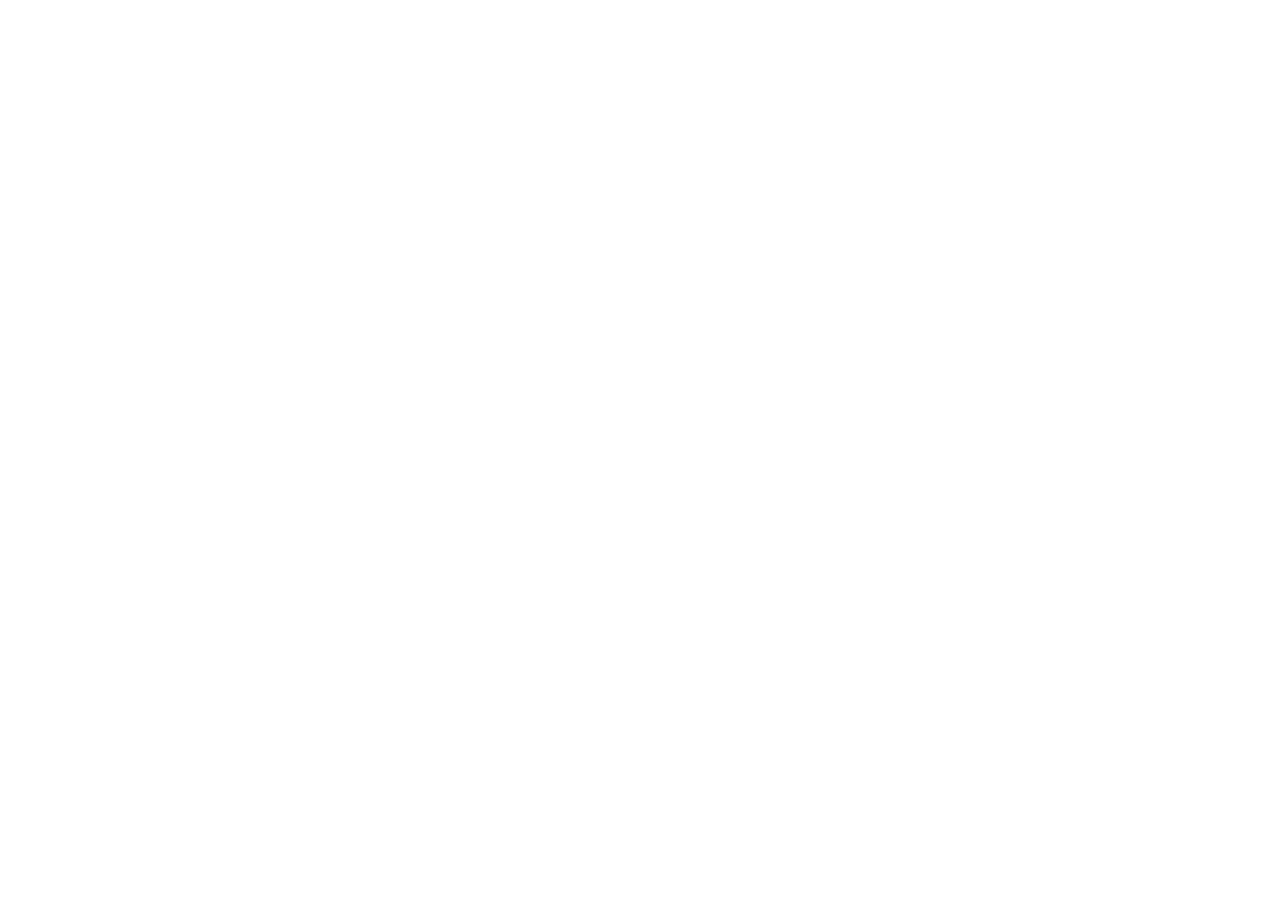
==== index.html @ 547dea79 "Init : création du dépôt, arborescence des fichiers et structure HTML de base" ====
<!DOCTYPE html>
<html lang="fr" data-theme="light">
<head>
  <meta charset="UTF-8" />
  <meta name="viewport" content="width=device-width, initial-scale=1.0" />
  <meta name="description" content="AfriTalent - La plateforme de mise en relation entre freelances tech africains et entreprises. Trouvez les meilleurs talents ou proposez vos services." />
  <title>AfriTalent - La plateforme freelance tech d'Afrique</title>
  <link href="https://cdn.jsdelivr.net/npm/bootstrap@5.3.0/dist/css/bootstrap.min.css" rel="stylesheet" />
  <link rel="stylesheet" href="https://cdn.jsdelivr.net/npm/bootstrap-icons@1.11.0/font/bootstrap-icons.css" />
  <link rel="stylesheet" href="css/style.css" />
</head>
<body>

  <script src="https://cdn.jsdelivr.net/npm/bootstrap@5.3.0/dist/js/bootstrap.bundle.min.js"></script>
  <script src="js/main.js"></script>
</body>
</html>
---- css/style.css ----
/* ============================================================
   AfriTalent - Feuille de style principale
   Auteur : Projet S2
   Description : Styles globaux, variables CSS, Bento Grid,
                 animations, responsive design
   ============================================================ */
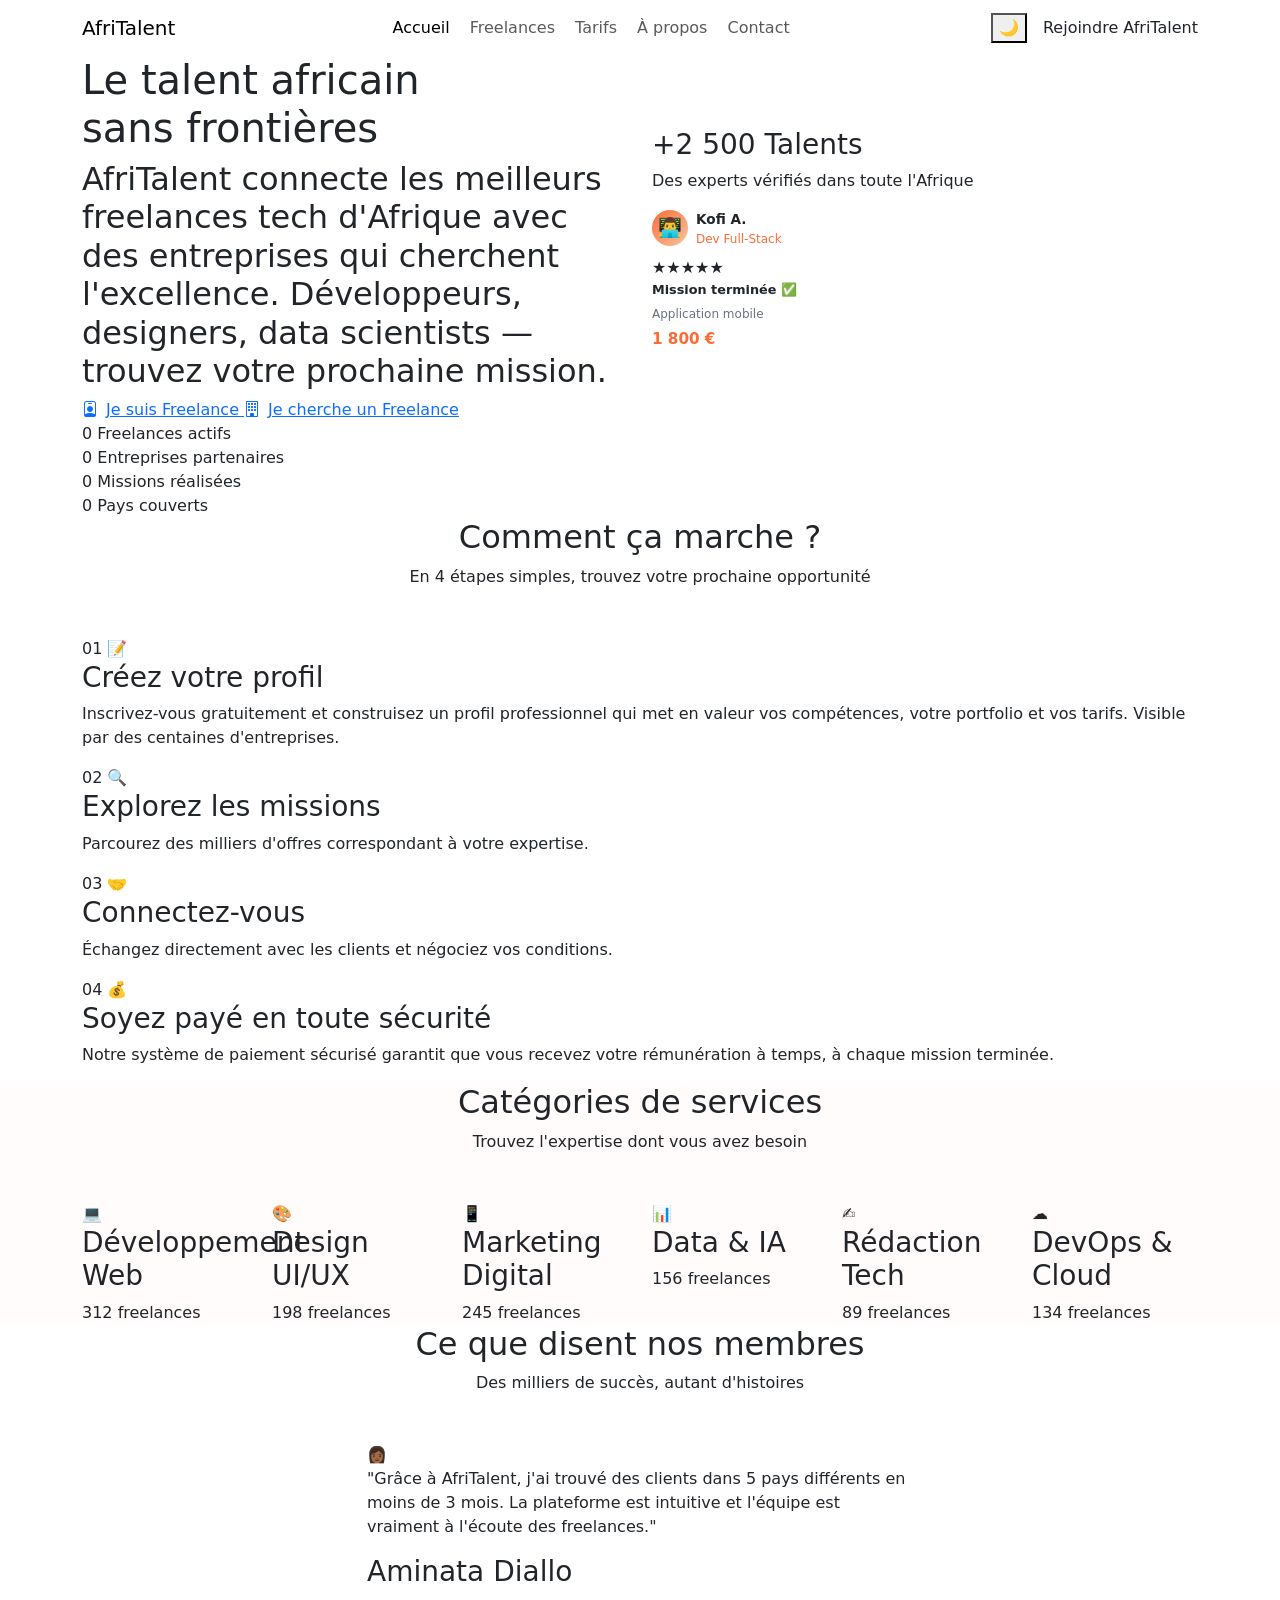
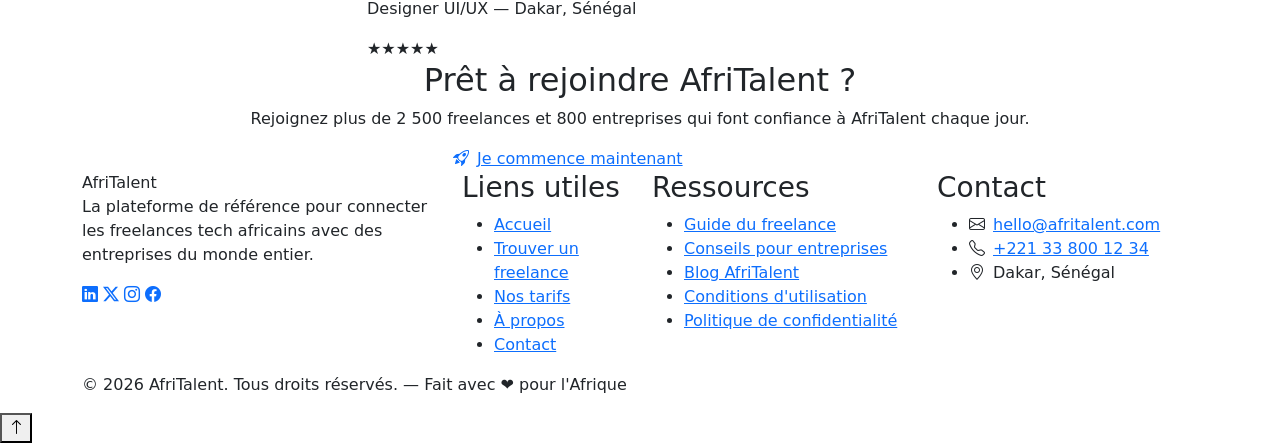
==== commit f6b209eb: "HTML : structure complète des 5 pages avec sections et contenu texte" ====
--- a/index.html
+++ b/index.html
@@ -11,6 +11,332 @@
 </head>
 <body>
 
+  <header>
+    <nav class="navbar navbar-expand-lg" aria-label="Navigation principale">
+      <div class="container">
+        <a class="navbar-brand" href="index.html" aria-label="AfriTalent - Accueil">
+          Afri<span>Talent</span>
+        </a>
+        <button class="navbar-toggler border-0" type="button"
+                data-bs-toggle="collapse" data-bs-target="#navbarMain"
+                aria-controls="navbarMain" aria-expanded="false"
+                aria-label="Ouvrir le menu de navigation">
+          <span class="navbar-toggler-icon"></span>
+        </button>
+        <div class="collapse navbar-collapse" id="navbarMain">
+          <ul class="navbar-nav mx-auto gap-1">
+            <li class="nav-item"><a class="nav-link active" href="index.html" aria-current="page">Accueil</a></li>
+            <li class="nav-item"><a class="nav-link" href="freelances.html">Freelances</a></li>
+            <li class="nav-item"><a class="nav-link" href="tarifs.html">Tarifs</a></li>
+            <li class="nav-item"><a class="nav-link" href="about.html">À propos</a></li>
+            <li class="nav-item"><a class="nav-link" href="contact.html">Contact</a></li>
+          </ul>
+          <div class="d-flex align-items-center gap-3">
+            <button id="dark-mode-toggle" aria-label="Activer le mode sombre">🌙</button>
+            <a href="contact.html" class="btn-navbar-cta nav-link">Rejoindre AfriTalent</a>
+          </div>
+        </div>
+      </div>
+    </nav>
+  </header>
+
+  <main>
+
+    <section class="hero-section" aria-labelledby="hero-title">
+      <div class="container">
+        <div class="row align-items-center gy-5">
+          <div class="col-lg-6 fade-in-section">
+            <h1 class="hero-title" id="hero-title">
+              Le talent africain<br />
+              <span class="highlight">sans frontières</span>
+            </h1>
+            <h2 class="hero-subtitle">
+              AfriTalent connecte les meilleurs freelances tech d'Afrique avec des entreprises qui cherchent l'excellence. Développeurs, designers, data scientists — trouvez votre prochaine mission.
+            </h2>
+            <div class="hero-cta-group">
+              <a href="freelances.html" class="btn-primary-custom" role="button">
+                <i class="bi bi-person-badge me-2" aria-hidden="true"></i>Je suis Freelance
+              </a>
+              <a href="freelances.html" class="btn-secondary-custom" role="button">
+                <i class="bi bi-building me-2" aria-hidden="true"></i>Je cherche un Freelance
+              </a>
+            </div>
+          </div>
+          <div class="col-lg-6 fade-in-section">
+            <div class="hero-illustration position-relative">
+              <div class="hero-main-card">
+                <h3>+2 500 Talents</h3>
+                <p>Des experts vérifiés dans toute l'Afrique</p>
+              </div>
+              <div class="hero-card-float">
+                <div class="d-flex align-items-center gap-2 mb-2">
+                  <div style="width:36px;height:36px;border-radius:50%;background:linear-gradient(135deg,#FF6B35,#F7C59F);display:flex;align-items:center;justify-content:center;font-size:1.2rem;">👨‍💻</div>
+                  <div>
+                    <div style="font-weight:700;font-size:0.85rem;">Kofi A.</div>
+                    <div style="font-size:0.75rem;color:#FF6B35;">Dev Full-Stack</div>
+                  </div>
+                </div>
+                <div class="stars" aria-label="Note 5 étoiles">★★★★★</div>
+              </div>
+              <div class="hero-card-float">
+                <div style="font-size:0.8rem;font-weight:600;margin-bottom:0.4rem;">Mission terminée ✅</div>
+                <div style="font-size:0.75rem;color:#6B7280;">Application mobile</div>
+                <div style="font-weight:700;color:#FF6B35;font-size:0.95rem;margin-top:0.3rem;">1 800 €</div>
+              </div>
+            </div>
+          </div>
+        </div>
+      </div>
+    </section>
+
+    <section class="stats-section" aria-label="Statistiques AfriTalent">
+      <div class="container">
+        <div class="stats-grid">
+          <div class="stat-item">
+            <span class="stat-number" data-count="2500">0</span>
+            <span class="stat-label">Freelances actifs</span>
+          </div>
+          <div class="stat-item">
+            <span class="stat-number" data-count="800">0</span>
+            <span class="stat-label">Entreprises partenaires</span>
+          </div>
+          <div class="stat-item">
+            <span class="stat-number" data-count="12000">0</span>
+            <span class="stat-label">Missions réalisées</span>
+          </div>
+          <div class="stat-item">
+            <span class="stat-number" data-count="18">0</span>
+            <span class="stat-label">Pays couverts</span>
+          </div>
+        </div>
+      </div>
+    </section>
+
+    <section class="section-padding" aria-labelledby="how-title">
+      <div class="container">
+        <div class="text-center mb-5 fade-in-section">
+          <div class="divider mx-auto"></div>
+          <h2 class="section-title" id="how-title">Comment ça marche ?</h2>
+          <p class="section-subtitle">En 4 étapes simples, trouvez votre prochaine opportunité</p>
+        </div>
+        <div class="bento-grid fade-in-section">
+          <div class="bento-card wide" role="article">
+            <span class="bento-step-number">01</span>
+            <span class="bento-card-icon" aria-hidden="true">📝</span>
+            <h3>Créez votre profil</h3>
+            <p>Inscrivez-vous gratuitement et construisez un profil professionnel qui met en valeur vos compétences, votre portfolio et vos tarifs. Visible par des centaines d'entreprises.</p>
+          </div>
+          <div class="bento-card" role="article">
+            <span class="bento-step-number">02</span>
+            <span class="bento-card-icon" aria-hidden="true">🔍</span>
+            <h3>Explorez les missions</h3>
+            <p>Parcourez des milliers d'offres correspondant à votre expertise.</p>
+          </div>
+          <div class="bento-card" role="article">
+            <span class="bento-step-number">03</span>
+            <span class="bento-card-icon" aria-hidden="true">🤝</span>
+            <h3>Connectez-vous</h3>
+            <p>Échangez directement avec les clients et négociez vos conditions.</p>
+          </div>
+          <div class="bento-card featured" role="article">
+            <span class="bento-step-number">04</span>
+            <span class="bento-card-icon" aria-hidden="true">💰</span>
+            <h3>Soyez payé en toute sécurité</h3>
+            <p>Notre système de paiement sécurisé garantit que vous recevez votre rémunération à temps, à chaque mission terminée.</p>
+          </div>
+        </div>
+      </div>
+    </section>
+
+    <section class="section-padding" style="background: rgba(255,107,53,0.02);" aria-labelledby="categories-title">
+      <div class="container">
+        <div class="text-center mb-5 fade-in-section">
+          <div class="divider mx-auto"></div>
+          <h2 class="section-title" id="categories-title">Catégories de services</h2>
+          <p class="section-subtitle">Trouvez l'expertise dont vous avez besoin</p>
+        </div>
+        <div class="row g-4 fade-in-section">
+          <div class="col-6 col-md-4 col-lg-2">
+            <article class="service-card" tabindex="0">
+              <span class="service-icon" aria-hidden="true">💻</span>
+              <h3>Développement Web</h3>
+              <span class="service-count">312 freelances</span>
+            </article>
+          </div>
+          <div class="col-6 col-md-4 col-lg-2">
+            <article class="service-card" tabindex="0">
+              <span class="service-icon" aria-hidden="true">🎨</span>
+              <h3>Design UI/UX</h3>
+              <span class="service-count">198 freelances</span>
+            </article>
+          </div>
+          <div class="col-6 col-md-4 col-lg-2">
+            <article class="service-card" tabindex="0">
+              <span class="service-icon" aria-hidden="true">📱</span>
+              <h3>Marketing Digital</h3>
+              <span class="service-count">245 freelances</span>
+            </article>
+          </div>
+          <div class="col-6 col-md-4 col-lg-2">
+            <article class="service-card" tabindex="0">
+              <span class="service-icon" aria-hidden="true">📊</span>
+              <h3>Data &amp; IA</h3>
+              <span class="service-count">156 freelances</span>
+            </article>
+          </div>
+          <div class="col-6 col-md-4 col-lg-2">
+            <article class="service-card" tabindex="0">
+              <span class="service-icon" aria-hidden="true">✍️</span>
+              <h3>Rédaction Tech</h3>
+              <span class="service-count">89 freelances</span>
+            </article>
+          </div>
+          <div class="col-6 col-md-4 col-lg-2">
+            <article class="service-card" tabindex="0">
+              <span class="service-icon" aria-hidden="true">☁️</span>
+              <h3>DevOps &amp; Cloud</h3>
+              <span class="service-count">134 freelances</span>
+            </article>
+          </div>
+        </div>
+      </div>
+    </section>
+
+    <section class="section-padding testimonials-section" aria-labelledby="temoignages-title">
+      <div class="container">
+        <div class="text-center mb-5 fade-in-section">
+          <div class="divider mx-auto"></div>
+          <h2 class="section-title" id="temoignages-title">Ce que disent nos membres</h2>
+          <p class="section-subtitle">Des milliers de succès, autant d'histoires</p>
+        </div>
+        <div id="carouselTemoignages" class="carousel slide fade-in-section" data-bs-ride="carousel" aria-label="Témoignages de membres">
+          <div class="carousel-inner">
+            <div class="carousel-item active">
+              <div class="row justify-content-center">
+                <div class="col-md-8 col-lg-6">
+                  <article class="testimonial-card">
+                    <div class="testimonial-avatar-placeholder" aria-hidden="true">👩🏾</div>
+                    <p class="testimonial-text">"Grâce à AfriTalent, j'ai trouvé des clients dans 5 pays différents en moins de 3 mois. La plateforme est intuitive et l'équipe est vraiment à l'écoute des freelances."</p>
+                    <h3 class="testimonial-name">Aminata Diallo</h3>
+                    <p class="testimonial-role">Designer UI/UX — Dakar, Sénégal</p>
+                    <div class="stars" aria-label="Note 5 étoiles sur 5">★★★★★</div>
+                  </article>
+                </div>
+              </div>
+            </div>
+            <div class="carousel-item">
+              <div class="row justify-content-center">
+                <div class="col-md-8 col-lg-6">
+                  <article class="testimonial-card">
+                    <div class="testimonial-avatar-placeholder" aria-hidden="true">👨🏿</div>
+                    <p class="testimonial-text">"En tant que startup, nous avons besoin de talents flexibles et qualifiés. AfriTalent nous a permis de recruter un développeur sénior en 48h pour un projet urgent."</p>
+                    <h3 class="testimonial-name">Jean-Baptiste Koffi</h3>
+                    <p class="testimonial-role">CEO TechStart — Abidjan, Côte d'Ivoire</p>
+                    <div class="stars" aria-label="Note 5 étoiles sur 5">★★★★★</div>
+                  </article>
+                </div>
+              </div>
+            </div>
+            <div class="carousel-item">
+              <div class="row justify-content-center">
+                <div class="col-md-8 col-lg-6">
+                  <article class="testimonial-card">
+                    <div class="testimonial-avatar-placeholder" aria-hidden="true">👩🏽</div>
+                    <p class="testimonial-text">"La vérification des profils m'inspire confiance. J'ai collaboré avec 3 développeurs via AfriTalent et chaque expérience était professionnelle et enrichissante."</p>
+                    <h3 class="testimonial-name">Fatima Zahra El Mansouri</h3>
+                    <p class="testimonial-role">Product Manager — Casablanca, Maroc</p>
+                    <div class="stars" aria-label="Note 4 étoiles sur 5">★★★★☆</div>
+                  </article>
+                </div>
+              </div>
+            </div>
+          </div>
+          <button class="carousel-control-prev" type="button" data-bs-target="#carouselTemoignages" data-bs-slide="prev" aria-label="Témoignage précédent">
+            <span class="carousel-control-prev-icon" aria-hidden="true"></span>
+          </button>
+          <button class="carousel-control-next" type="button" data-bs-target="#carouselTemoignages" data-bs-slide="next" aria-label="Témoignage suivant">
+            <span class="carousel-control-next-icon" aria-hidden="true"></span>
+          </button>
+          <div class="carousel-indicators" style="bottom:-40px;">
+            <button type="button" data-bs-target="#carouselTemoignages" data-bs-slide-to="0" class="active" aria-current="true" aria-label="Témoignage 1" style="background-color:var(--color-primary);"></button>
+            <button type="button" data-bs-target="#carouselTemoignages" data-bs-slide-to="1" aria-label="Témoignage 2" style="background-color:var(--color-primary);"></button>
+            <button type="button" data-bs-target="#carouselTemoignages" data-bs-slide-to="2" aria-label="Témoignage 3" style="background-color:var(--color-primary);"></button>
+          </div>
+        </div>
+      </div>
+    </section>
+
+    <section class="cta-section" aria-labelledby="cta-title">
+      <div class="container text-center position-relative">
+        <div class="fade-in-section">
+          <h2 id="cta-title">Prêt à rejoindre AfriTalent ?</h2>
+          <p>Rejoignez plus de 2 500 freelances et 800 entreprises qui font confiance à AfriTalent chaque jour.</p>
+          <div class="d-flex justify-content-center gap-3 flex-wrap">
+            <a href="contact.html" class="btn-primary-custom" role="button">
+              <i class="bi bi-rocket-takeoff me-2" aria-hidden="true"></i>Je commence maintenant
+            </a>
+            <a href="tarifs.html" class="btn-secondary-custom" style="color:white;border-color:rgba(255,255,255,0.4);" role="button">
+              <i class="bi bi-tag me-2" aria-hidden="true"></i>Voir les tarifs
+            </a>
+          </div>
+        </div>
+      </div>
+    </section>
+
+  </main>
+
+  <footer role="contentinfo">
+    <div class="container">
+      <div class="row gy-4">
+        <div class="col-lg-4 col-md-6">
+          <div class="footer-brand">AfriTalent</div>
+          <p class="footer-desc">La plateforme de référence pour connecter les freelances tech africains avec des entreprises du monde entier.</p>
+          <nav class="social-links" aria-label="Réseaux sociaux AfriTalent">
+            <a href="#" class="social-link" aria-label="AfriTalent sur LinkedIn"><i class="bi bi-linkedin" aria-hidden="true"></i></a>
+            <a href="#" class="social-link" aria-label="AfriTalent sur Twitter"><i class="bi bi-twitter-x" aria-hidden="true"></i></a>
+            <a href="#" class="social-link" aria-label="AfriTalent sur Instagram"><i class="bi bi-instagram" aria-hidden="true"></i></a>
+            <a href="#" class="social-link" aria-label="AfriTalent sur Facebook"><i class="bi bi-facebook" aria-hidden="true"></i></a>
+          </nav>
+        </div>
+        <div class="col-lg-2 col-md-6">
+          <h3 class="footer-heading">Liens utiles</h3>
+          <ul class="footer-links">
+            <li><a href="index.html">Accueil</a></li>
+            <li><a href="freelances.html">Trouver un freelance</a></li>
+            <li><a href="tarifs.html">Nos tarifs</a></li>
+            <li><a href="about.html">À propos</a></li>
+            <li><a href="contact.html">Contact</a></li>
+          </ul>
+        </div>
+        <div class="col-lg-3 col-md-6">
+          <h3 class="footer-heading">Ressources</h3>
+          <ul class="footer-links">
+            <li><a href="#">Guide du freelance</a></li>
+            <li><a href="#">Conseils pour entreprises</a></li>
+            <li><a href="#">Blog AfriTalent</a></li>
+            <li><a href="#">Conditions d'utilisation</a></li>
+            <li><a href="#">Politique de confidentialité</a></li>
+          </ul>
+        </div>
+        <div class="col-lg-3 col-md-6">
+          <h3 class="footer-heading">Contact</h3>
+          <ul class="footer-links">
+            <li><i class="bi bi-envelope me-2" aria-hidden="true"></i><a href="mailto:hello@afritalent.com">hello@afritalent.com</a></li>
+            <li><i class="bi bi-telephone me-2" aria-hidden="true"></i><a href="tel:+221338001234">+221 33 800 12 34</a></li>
+            <li><i class="bi bi-geo-alt me-2" aria-hidden="true"></i>Dakar, Sénégal</li>
+          </ul>
+        </div>
+      </div>
+      <div class="footer-bottom">
+        <p>© <span id="current-year">2026</span> AfriTalent. Tous droits réservés. — Fait avec ❤️ pour l'Afrique</p>
+      </div>
+    </div>
+  </footer>
+
+  <button id="back-to-top" aria-label="Retour en haut de la page">
+    <i class="bi bi-arrow-up" aria-hidden="true"></i>
+  </button>
+
   <script src="https://cdn.jsdelivr.net/npm/bootstrap@5.3.0/dist/js/bootstrap.bundle.min.js"></script>
   <script src="js/main.js"></script>
 </body>
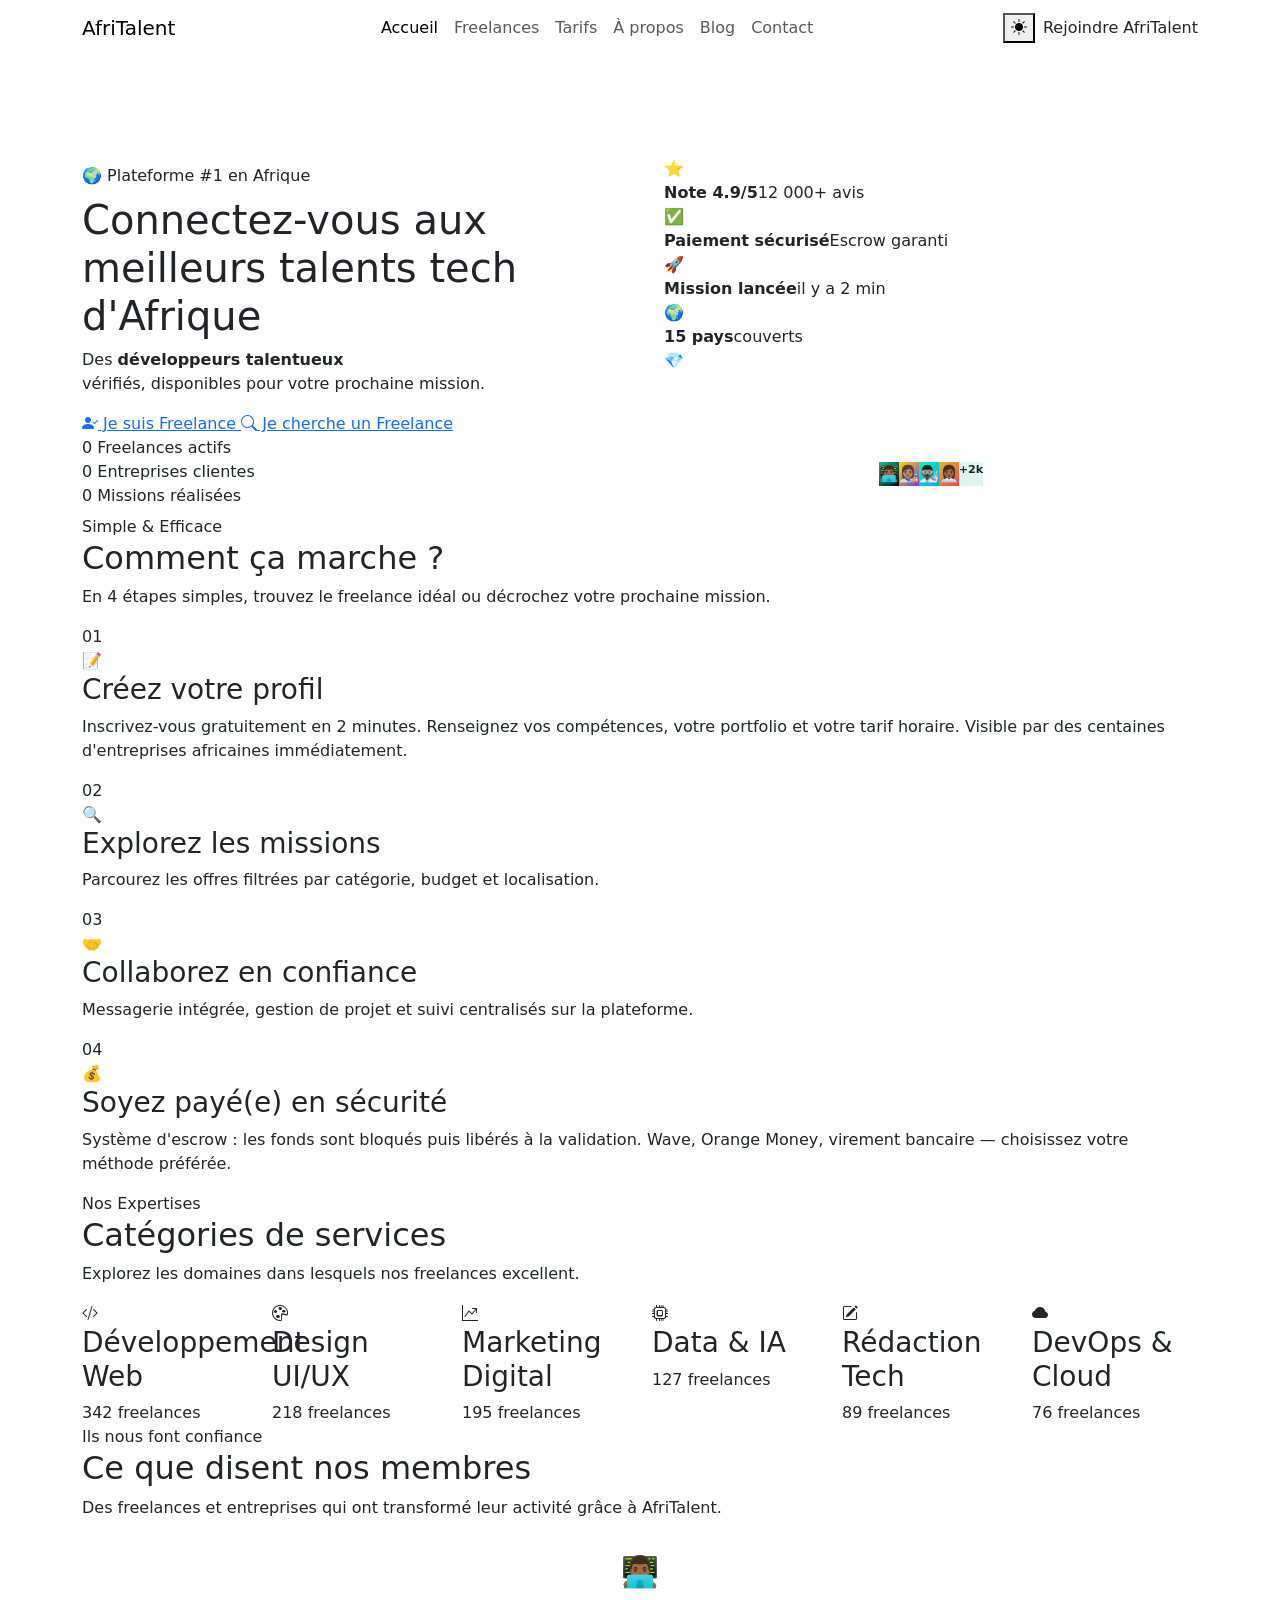
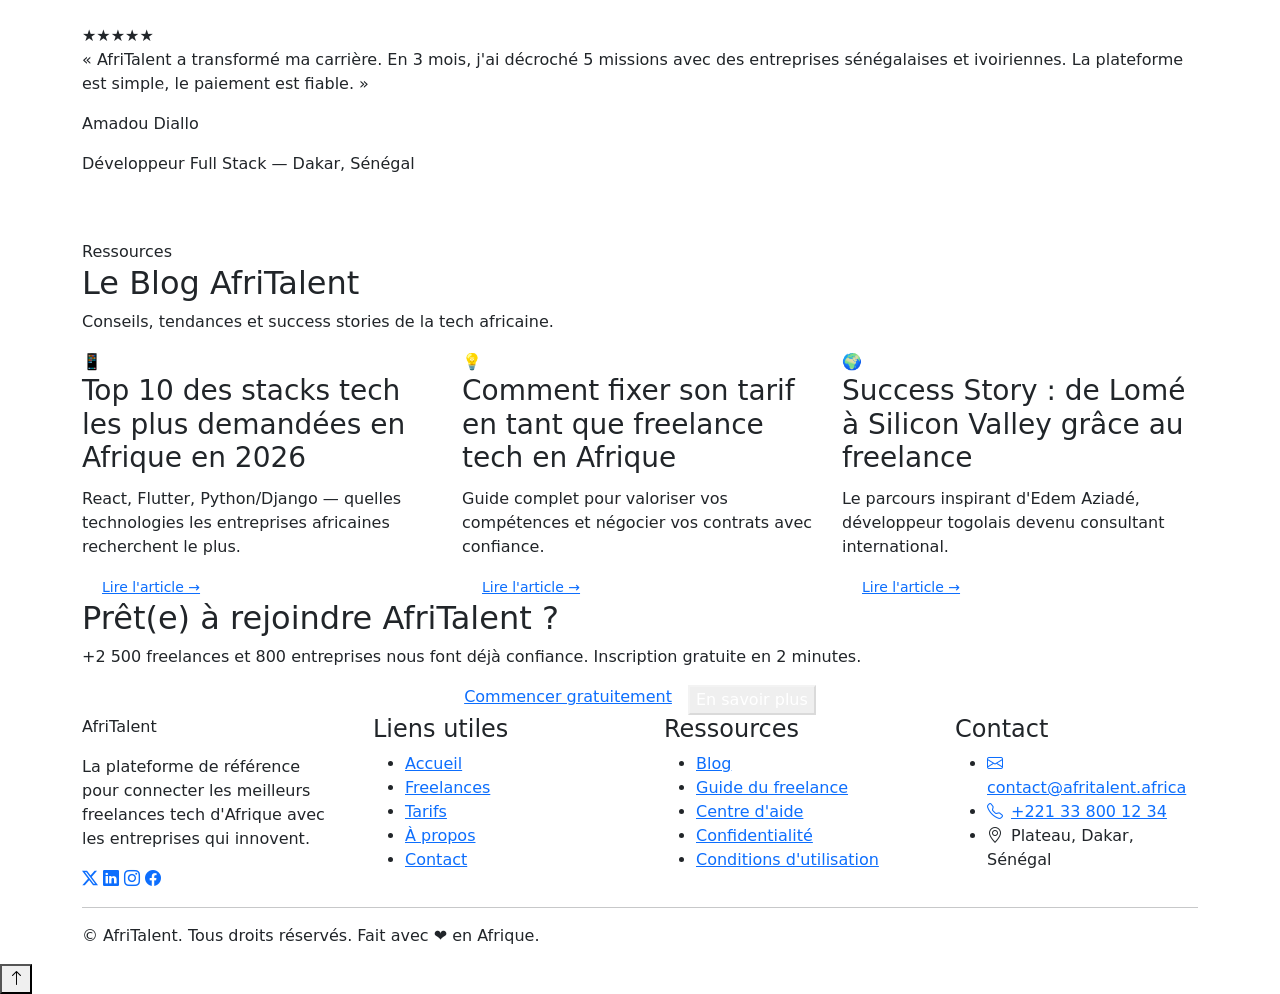
==== commit ffb98adc: "HTML : mise à jour et amélioration de la page d'accueil" ====
--- a/index.html
+++ b/index.html
@@ -1,343 +1,464 @@
-<!DOCTYPE html>
-<html lang="fr" data-theme="light">
+ <!DOCTYPE html>
+<html lang="fr">
 <head>
   <meta charset="UTF-8" />
   <meta name="viewport" content="width=device-width, initial-scale=1.0" />
-  <meta name="description" content="AfriTalent - La plateforme de mise en relation entre freelances tech africains et entreprises. Trouvez les meilleurs talents ou proposez vos services." />
-  <title>AfriTalent - La plateforme freelance tech d'Afrique</title>
-  <link href="https://cdn.jsdelivr.net/npm/bootstrap@5.3.0/dist/css/bootstrap.min.css" rel="stylesheet" />
-  <link rel="stylesheet" href="https://cdn.jsdelivr.net/npm/bootstrap-icons@1.11.0/font/bootstrap-icons.css" />
+  <meta name="description" content="AfriTalent — La plateforme de mise en relation entre freelances tech et entreprises en Afrique." />
+  <title>AfriTalent — Accueil</title>
+  <link rel="stylesheet" href="https://cdn.jsdelivr.net/npm/bootstrap@5.3.3/dist/css/bootstrap.min.css" />
+  <link rel="stylesheet" href="https://cdn.jsdelivr.net/npm/bootstrap-icons@1.11.3/font/bootstrap-icons.min.css" />
   <link rel="stylesheet" href="css/style.css" />
 </head>
-<body>
-
-  <header>
-    <nav class="navbar navbar-expand-lg" aria-label="Navigation principale">
-      <div class="container">
-        <a class="navbar-brand" href="index.html" aria-label="AfriTalent - Accueil">
-          Afri<span>Talent</span>
-        </a>
-        <button class="navbar-toggler border-0" type="button"
-                data-bs-toggle="collapse" data-bs-target="#navbarMain"
-                aria-controls="navbarMain" aria-expanded="false"
-                aria-label="Ouvrir le menu de navigation">
-          <span class="navbar-toggler-icon"></span>
-        </button>
-        <div class="collapse navbar-collapse" id="navbarMain">
-          <ul class="navbar-nav mx-auto gap-1">
-            <li class="nav-item"><a class="nav-link active" href="index.html" aria-current="page">Accueil</a></li>
-            <li class="nav-item"><a class="nav-link" href="freelances.html">Freelances</a></li>
-            <li class="nav-item"><a class="nav-link" href="tarifs.html">Tarifs</a></li>
-            <li class="nav-item"><a class="nav-link" href="about.html">À propos</a></li>
-            <li class="nav-item"><a class="nav-link" href="contact.html">Contact</a></li>
-          </ul>
-          <div class="d-flex align-items-center gap-3">
-            <button id="dark-mode-toggle" aria-label="Activer le mode sombre">🌙</button>
-            <a href="contact.html" class="btn-navbar-cta nav-link">Rejoindre AfriTalent</a>
-          </div>
-        </div>
-      </div>
-    </nav>
-  </header>
-
-  <main>
-
-    <section class="hero-section" aria-labelledby="hero-title">
-      <div class="container">
-        <div class="row align-items-center gy-5">
-          <div class="col-lg-6 fade-in-section">
-            <h1 class="hero-title" id="hero-title">
-              Le talent africain<br />
-              <span class="highlight">sans frontières</span>
-            </h1>
-            <h2 class="hero-subtitle">
-              AfriTalent connecte les meilleurs freelances tech d'Afrique avec des entreprises qui cherchent l'excellence. Développeurs, designers, data scientists — trouvez votre prochaine mission.
-            </h2>
-            <div class="hero-cta-group">
-              <a href="freelances.html" class="btn-primary-custom" role="button">
-                <i class="bi bi-person-badge me-2" aria-hidden="true"></i>Je suis Freelance
-              </a>
-              <a href="freelances.html" class="btn-secondary-custom" role="button">
-                <i class="bi bi-building me-2" aria-hidden="true"></i>Je cherche un Freelance
-              </a>
-            </div>
-          </div>
-          <div class="col-lg-6 fade-in-section">
-            <div class="hero-illustration position-relative">
-              <div class="hero-main-card">
-                <h3>+2 500 Talents</h3>
-                <p>Des experts vérifiés dans toute l'Afrique</p>
-              </div>
-              <div class="hero-card-float">
-                <div class="d-flex align-items-center gap-2 mb-2">
-                  <div style="width:36px;height:36px;border-radius:50%;background:linear-gradient(135deg,#FF6B35,#F7C59F);display:flex;align-items:center;justify-content:center;font-size:1.2rem;">👨‍💻</div>
-                  <div>
-                    <div style="font-weight:700;font-size:0.85rem;">Kofi A.</div>
-                    <div style="font-size:0.75rem;color:#FF6B35;">Dev Full-Stack</div>
-                  </div>
-                </div>
-                <div class="stars" aria-label="Note 5 étoiles">★★★★★</div>
-              </div>
-              <div class="hero-card-float">
-                <div style="font-size:0.8rem;font-weight:600;margin-bottom:0.4rem;">Mission terminée ✅</div>
-                <div style="font-size:0.75rem;color:#6B7280;">Application mobile</div>
-                <div style="font-weight:700;color:#FF6B35;font-size:0.95rem;margin-top:0.3rem;">1 800 €</div>
-              </div>
-            </div>
-          </div>
-        </div>
-      </div>
-    </section>
-
-    <section class="stats-section" aria-label="Statistiques AfriTalent">
-      <div class="container">
-        <div class="stats-grid">
-          <div class="stat-item">
+<body class="dark-mode">
+
+<!-- ═══════════════════════════════════════════════
+     NAVBAR
+═══════════════════════════════════════════════ -->
+<header>
+  <nav class="navbar navbar-expand-lg fixed-top" role="navigation" aria-label="Navigation principale">
+    <div class="container">
+
+      <a class="navbar-brand" href="index.html">
+        <span class="em">Afri</span><span class="gd">Talent</span>
+      </a>
+
+      <button class="navbar-toggler" type="button"
+        data-bs-toggle="collapse" data-bs-target="#navMain"
+        aria-controls="navMain" aria-expanded="false" aria-label="Menu">
+        <span class="navbar-toggler-icon"></span>
+      </button>
+
+      <div class="collapse navbar-collapse" id="navMain">
+        <ul class="navbar-nav mx-auto mb-2 mb-lg-0">
+          <li class="nav-item"><a class="nav-link active" href="index.html">Accueil</a></li>
+          <li class="nav-item"><a class="nav-link" href="freelances.html">Freelances</a></li>
+          <li class="nav-item"><a class="nav-link" href="tarifs.html">Tarifs</a></li>
+          <li class="nav-item"><a class="nav-link" href="about.html">À propos</a></li>
+          <li class="nav-item"><a class="nav-link" href="#blog-section">Blog</a></li>
+          <li class="nav-item"><a class="nav-link" href="contact.html">Contact</a></li>
+        </ul>
+        <div class="d-flex align-items-center gap-2">
+          <button id="darkModeToggle" aria-label="Mode sombre/clair">
+            <i class="bi bi-sun-fill"></i>
+          </button>
+          <a href="contact.html" class="nav-link btn-navbar-cta">Rejoindre AfriTalent</a>
+        </div>
+      </div>
+
+    </div>
+  </nav>
+</header>
+
+<main>
+
+<!-- ═══════════════════════════════════════════════
+     HERO
+═══════════════════════════════════════════════ -->
+<section class="hero-section" aria-label="Section principale">
+  <!-- Canvas particules -->
+  <canvas id="particles-canvas" aria-hidden="true"></canvas>
+  <!-- Grille de points -->
+  <div class="hero-dots" aria-hidden="true"></div>
+  <!-- Orbes lumineux -->
+  <div class="orb orb-1" aria-hidden="true"></div>
+  <div class="orb orb-2" aria-hidden="true"></div>
+  <div class="orb orb-3" aria-hidden="true"></div>
+
+  <div class="container" style="position:relative;z-index:2;">
+    <div class="row align-items-center g-5">
+
+      <!-- Texte gauche -->
+      <div class="col-lg-6 fade-in">
+        <span class="section-tag">🌍 Plateforme #1 en Afrique</span>
+
+        <h1 class="hero-title mt-2">
+          Connectez-vous aux<br>
+          meilleurs <span class="hero-grad">talents tech</span><br>
+          d'Afrique
+        </h1>
+
+        <!-- Typewriter -->
+        <p class="hero-subtitle">
+          Des <span id="typewriter" class="typewriter" style="color:var(--emerald);font-weight:600;">développeurs talentueux</span><br>
+          vérifiés, disponibles pour votre prochaine mission.
+        </p>
+
+        <div class="hero-buttons">
+          <a href="freelances.html" class="btn-primary-custom">
+            <i class="bi bi-person-check-fill"></i> Je suis Freelance
+          </a>
+          <a href="freelances.html" class="btn-outline-custom">
+            <i class="bi bi-search"></i> Je cherche un Freelance
+          </a>
+        </div>
+
+        <!-- Statistiques animées -->
+        <div class="hero-stats">
+          <div>
             <span class="stat-number" data-count="2500">0</span>
             <span class="stat-label">Freelances actifs</span>
           </div>
-          <div class="stat-item">
+          <div>
             <span class="stat-number" data-count="800">0</span>
-            <span class="stat-label">Entreprises partenaires</span>
-          </div>
-          <div class="stat-item">
+            <span class="stat-label">Entreprises clientes</span>
+          </div>
+          <div>
             <span class="stat-number" data-count="12000">0</span>
             <span class="stat-label">Missions réalisées</span>
           </div>
-          <div class="stat-item">
-            <span class="stat-number" data-count="18">0</span>
-            <span class="stat-label">Pays couverts</span>
-          </div>
-        </div>
-      </div>
-    </section>
-
-    <section class="section-padding" aria-labelledby="how-title">
-      <div class="container">
-        <div class="text-center mb-5 fade-in-section">
-          <div class="divider mx-auto"></div>
-          <h2 class="section-title" id="how-title">Comment ça marche ?</h2>
-          <p class="section-subtitle">En 4 étapes simples, trouvez votre prochaine opportunité</p>
-        </div>
-        <div class="bento-grid fade-in-section">
-          <div class="bento-card wide" role="article">
-            <span class="bento-step-number">01</span>
-            <span class="bento-card-icon" aria-hidden="true">📝</span>
-            <h3>Créez votre profil</h3>
-            <p>Inscrivez-vous gratuitement et construisez un profil professionnel qui met en valeur vos compétences, votre portfolio et vos tarifs. Visible par des centaines d'entreprises.</p>
-          </div>
-          <div class="bento-card" role="article">
-            <span class="bento-step-number">02</span>
-            <span class="bento-card-icon" aria-hidden="true">🔍</span>
-            <h3>Explorez les missions</h3>
-            <p>Parcourez des milliers d'offres correspondant à votre expertise.</p>
-          </div>
-          <div class="bento-card" role="article">
-            <span class="bento-step-number">03</span>
-            <span class="bento-card-icon" aria-hidden="true">🤝</span>
-            <h3>Connectez-vous</h3>
-            <p>Échangez directement avec les clients et négociez vos conditions.</p>
-          </div>
-          <div class="bento-card featured" role="article">
-            <span class="bento-step-number">04</span>
-            <span class="bento-card-icon" aria-hidden="true">💰</span>
-            <h3>Soyez payé en toute sécurité</h3>
-            <p>Notre système de paiement sécurisé garantit que vous recevez votre rémunération à temps, à chaque mission terminée.</p>
-          </div>
-        </div>
-      </div>
-    </section>
-
-    <section class="section-padding" style="background: rgba(255,107,53,0.02);" aria-labelledby="categories-title">
-      <div class="container">
-        <div class="text-center mb-5 fade-in-section">
-          <div class="divider mx-auto"></div>
-          <h2 class="section-title" id="categories-title">Catégories de services</h2>
-          <p class="section-subtitle">Trouvez l'expertise dont vous avez besoin</p>
-        </div>
-        <div class="row g-4 fade-in-section">
-          <div class="col-6 col-md-4 col-lg-2">
-            <article class="service-card" tabindex="0">
-              <span class="service-icon" aria-hidden="true">💻</span>
-              <h3>Développement Web</h3>
-              <span class="service-count">312 freelances</span>
-            </article>
-          </div>
-          <div class="col-6 col-md-4 col-lg-2">
-            <article class="service-card" tabindex="0">
-              <span class="service-icon" aria-hidden="true">🎨</span>
-              <h3>Design UI/UX</h3>
-              <span class="service-count">198 freelances</span>
-            </article>
-          </div>
-          <div class="col-6 col-md-4 col-lg-2">
-            <article class="service-card" tabindex="0">
-              <span class="service-icon" aria-hidden="true">📱</span>
-              <h3>Marketing Digital</h3>
-              <span class="service-count">245 freelances</span>
-            </article>
-          </div>
-          <div class="col-6 col-md-4 col-lg-2">
-            <article class="service-card" tabindex="0">
-              <span class="service-icon" aria-hidden="true">📊</span>
-              <h3>Data &amp; IA</h3>
-              <span class="service-count">156 freelances</span>
-            </article>
-          </div>
-          <div class="col-6 col-md-4 col-lg-2">
-            <article class="service-card" tabindex="0">
-              <span class="service-icon" aria-hidden="true">✍️</span>
-              <h3>Rédaction Tech</h3>
-              <span class="service-count">89 freelances</span>
-            </article>
-          </div>
-          <div class="col-6 col-md-4 col-lg-2">
-            <article class="service-card" tabindex="0">
-              <span class="service-icon" aria-hidden="true">☁️</span>
-              <h3>DevOps &amp; Cloud</h3>
-              <span class="service-count">134 freelances</span>
-            </article>
-          </div>
-        </div>
-      </div>
-    </section>
-
-    <section class="section-padding testimonials-section" aria-labelledby="temoignages-title">
-      <div class="container">
-        <div class="text-center mb-5 fade-in-section">
-          <div class="divider mx-auto"></div>
-          <h2 class="section-title" id="temoignages-title">Ce que disent nos membres</h2>
-          <p class="section-subtitle">Des milliers de succès, autant d'histoires</p>
-        </div>
-        <div id="carouselTemoignages" class="carousel slide fade-in-section" data-bs-ride="carousel" aria-label="Témoignages de membres">
-          <div class="carousel-inner">
-            <div class="carousel-item active">
-              <div class="row justify-content-center">
-                <div class="col-md-8 col-lg-6">
-                  <article class="testimonial-card">
-                    <div class="testimonial-avatar-placeholder" aria-hidden="true">👩🏾</div>
-                    <p class="testimonial-text">"Grâce à AfriTalent, j'ai trouvé des clients dans 5 pays différents en moins de 3 mois. La plateforme est intuitive et l'équipe est vraiment à l'écoute des freelances."</p>
-                    <h3 class="testimonial-name">Aminata Diallo</h3>
-                    <p class="testimonial-role">Designer UI/UX — Dakar, Sénégal</p>
-                    <div class="stars" aria-label="Note 5 étoiles sur 5">★★★★★</div>
-                  </article>
-                </div>
-              </div>
+        </div>
+      </div>
+
+      <!-- Visuel droit -->
+      <div class="col-lg-6 fade-in">
+        <div class="hero-visual">
+          <!-- Badges flottants -->
+          <div class="floating-badge">
+            <span>⭐</span>
+            <div><strong>Note 4.9/5</strong><span>12 000+ avis</span></div>
+          </div>
+          <div class="floating-badge">
+            <span>✅</span>
+            <div><strong>Paiement sécurisé</strong><span>Escrow garanti</span></div>
+          </div>
+          <div class="floating-badge">
+            <span>🚀</span>
+            <div><strong>Mission lancée</strong><span>il y a 2 min</span></div>
+          </div>
+          <div class="floating-badge">
+            <span>🌍</span>
+            <div><strong>15 pays</strong><span>couverts</span></div>
+          </div>
+
+          <!-- Centre -->
+          <span class="hero-emoji-center" aria-hidden="true">💎</span>
+
+          <div style="position:relative;z-index:1;text-align:center;">
+            <div style="font-family:var(--font-heading);font-size:1.6rem;font-weight:800;
+                        background:linear-gradient(135deg,var(--emerald),var(--gold));
+                        -webkit-background-clip:text;-webkit-text-fill-color:transparent;
+                        background-clip:text;">
+              AfriTalent
             </div>
-            <div class="carousel-item">
-              <div class="row justify-content-center">
-                <div class="col-md-8 col-lg-6">
-                  <article class="testimonial-card">
-                    <div class="testimonial-avatar-placeholder" aria-hidden="true">👨🏿</div>
-                    <p class="testimonial-text">"En tant que startup, nous avons besoin de talents flexibles et qualifiés. AfriTalent nous a permis de recruter un développeur sénior en 48h pour un projet urgent."</p>
-                    <h3 class="testimonial-name">Jean-Baptiste Koffi</h3>
-                    <p class="testimonial-role">CEO TechStart — Abidjan, Côte d'Ivoire</p>
-                    <div class="stars" aria-label="Note 5 étoiles sur 5">★★★★★</div>
-                  </article>
-                </div>
-              </div>
+            <div style="color:rgba(255,255,255,.5);font-size:.9rem;margin:.3rem 0 1.5rem;">
+              Votre carrière commence ici
             </div>
-            <div class="carousel-item">
-              <div class="row justify-content-center">
-                <div class="col-md-8 col-lg-6">
-                  <article class="testimonial-card">
-                    <div class="testimonial-avatar-placeholder" aria-hidden="true">👩🏽</div>
-                    <p class="testimonial-text">"La vérification des profils m'inspire confiance. J'ai collaboré avec 3 développeurs via AfriTalent et chaque expérience était professionnelle et enrichissante."</p>
-                    <h3 class="testimonial-name">Fatima Zahra El Mansouri</h3>
-                    <p class="testimonial-role">Product Manager — Casablanca, Maroc</p>
-                    <div class="stars" aria-label="Note 4 étoiles sur 5">★★★★☆</div>
-                  </article>
-                </div>
-              </div>
+
+            <!-- Mini avatars -->
+            <div style="display:flex;justify-content:center;">
+              <div class="mini-avatar" style="background:linear-gradient(135deg,#00C896,#020810);">👨🏾‍💻</div>
+              <div class="mini-avatar" style="background:linear-gradient(135deg,#FFD700,#7C3AED);">👩🏽‍🎨</div>
+              <div class="mini-avatar" style="background:linear-gradient(135deg,#00FFB2,#0EA5E9);">👨🏿‍🔬</div>
+              <div class="mini-avatar" style="background:linear-gradient(135deg,#F0B429,#EF4444);">👩🏾‍💼</div>
+              <div class="mini-avatar" style="background:rgba(0,200,150,.15);color:var(--emerald);font-size:.7rem;font-weight:800;">+2k</div>
             </div>
-          </div>
-          <button class="carousel-control-prev" type="button" data-bs-target="#carouselTemoignages" data-bs-slide="prev" aria-label="Témoignage précédent">
-            <span class="carousel-control-prev-icon" aria-hidden="true"></span>
-          </button>
-          <button class="carousel-control-next" type="button" data-bs-target="#carouselTemoignages" data-bs-slide="next" aria-label="Témoignage suivant">
-            <span class="carousel-control-next-icon" aria-hidden="true"></span>
-          </button>
-          <div class="carousel-indicators" style="bottom:-40px;">
-            <button type="button" data-bs-target="#carouselTemoignages" data-bs-slide-to="0" class="active" aria-current="true" aria-label="Témoignage 1" style="background-color:var(--color-primary);"></button>
-            <button type="button" data-bs-target="#carouselTemoignages" data-bs-slide-to="1" aria-label="Témoignage 2" style="background-color:var(--color-primary);"></button>
-            <button type="button" data-bs-target="#carouselTemoignages" data-bs-slide-to="2" aria-label="Témoignage 3" style="background-color:var(--color-primary);"></button>
-          </div>
-        </div>
-      </div>
-    </section>
-
-    <section class="cta-section" aria-labelledby="cta-title">
-      <div class="container text-center position-relative">
-        <div class="fade-in-section">
-          <h2 id="cta-title">Prêt à rejoindre AfriTalent ?</h2>
-          <p>Rejoignez plus de 2 500 freelances et 800 entreprises qui font confiance à AfriTalent chaque jour.</p>
-          <div class="d-flex justify-content-center gap-3 flex-wrap">
-            <a href="contact.html" class="btn-primary-custom" role="button">
-              <i class="bi bi-rocket-takeoff me-2" aria-hidden="true"></i>Je commence maintenant
-            </a>
-            <a href="tarifs.html" class="btn-secondary-custom" style="color:white;border-color:rgba(255,255,255,0.4);" role="button">
-              <i class="bi bi-tag me-2" aria-hidden="true"></i>Voir les tarifs
-            </a>
-          </div>
-        </div>
-      </div>
-    </section>
-
-  </main>
-
-  <footer role="contentinfo">
-    <div class="container">
-      <div class="row gy-4">
-        <div class="col-lg-4 col-md-6">
-          <div class="footer-brand">AfriTalent</div>
-          <p class="footer-desc">La plateforme de référence pour connecter les freelances tech africains avec des entreprises du monde entier.</p>
-          <nav class="social-links" aria-label="Réseaux sociaux AfriTalent">
-            <a href="#" class="social-link" aria-label="AfriTalent sur LinkedIn"><i class="bi bi-linkedin" aria-hidden="true"></i></a>
-            <a href="#" class="social-link" aria-label="AfriTalent sur Twitter"><i class="bi bi-twitter-x" aria-hidden="true"></i></a>
-            <a href="#" class="social-link" aria-label="AfriTalent sur Instagram"><i class="bi bi-instagram" aria-hidden="true"></i></a>
-            <a href="#" class="social-link" aria-label="AfriTalent sur Facebook"><i class="bi bi-facebook" aria-hidden="true"></i></a>
-          </nav>
-        </div>
-        <div class="col-lg-2 col-md-6">
-          <h3 class="footer-heading">Liens utiles</h3>
-          <ul class="footer-links">
-            <li><a href="index.html">Accueil</a></li>
-            <li><a href="freelances.html">Trouver un freelance</a></li>
-            <li><a href="tarifs.html">Nos tarifs</a></li>
-            <li><a href="about.html">À propos</a></li>
-            <li><a href="contact.html">Contact</a></li>
-          </ul>
-        </div>
-        <div class="col-lg-3 col-md-6">
-          <h3 class="footer-heading">Ressources</h3>
-          <ul class="footer-links">
-            <li><a href="#">Guide du freelance</a></li>
-            <li><a href="#">Conseils pour entreprises</a></li>
-            <li><a href="#">Blog AfriTalent</a></li>
-            <li><a href="#">Conditions d'utilisation</a></li>
-            <li><a href="#">Politique de confidentialité</a></li>
-          </ul>
-        </div>
-        <div class="col-lg-3 col-md-6">
-          <h3 class="footer-heading">Contact</h3>
-          <ul class="footer-links">
-            <li><i class="bi bi-envelope me-2" aria-hidden="true"></i><a href="mailto:hello@afritalent.com">hello@afritalent.com</a></li>
-            <li><i class="bi bi-telephone me-2" aria-hidden="true"></i><a href="tel:+221338001234">+221 33 800 12 34</a></li>
-            <li><i class="bi bi-geo-alt me-2" aria-hidden="true"></i>Dakar, Sénégal</li>
-          </ul>
-        </div>
-      </div>
-      <div class="footer-bottom">
-        <p>© <span id="current-year">2026</span> AfriTalent. Tous droits réservés. — Fait avec ❤️ pour l'Afrique</p>
-      </div>
-    </div>
-  </footer>
-
-  <button id="back-to-top" aria-label="Retour en haut de la page">
-    <i class="bi bi-arrow-up" aria-hidden="true"></i>
-  </button>
-
-  <script src="https://cdn.jsdelivr.net/npm/bootstrap@5.3.0/dist/js/bootstrap.bundle.min.js"></script>
-  <script src="js/main.js"></script>
+            <div style="margin-top:.65rem;color:rgba(255,255,255,.35);font-size:.78rem;">
+              +2 500 freelances vérifiés
+            </div>
+          </div>
+        </div>
+      </div>
+
+    </div>
+  </div>
+</section>
+
+<!-- ═══════════════════════════════════════════════
+     COMMENT ÇA MARCHE — BENTO GRID
+═══════════════════════════════════════════════ -->
+<section class="section-padding section-alt" aria-label="Comment fonctionne AfriTalent">
+  <div class="container">
+    <div class="section-header fade-in">
+      <span class="section-tag">Simple & Efficace</span>
+      <h2>Comment ça marche ?</h2>
+      <p>En 4 étapes simples, trouvez le freelance idéal ou décrochez votre prochaine mission.</p>
+    </div>
+
+    <div class="bento-grid fade-in">
+      <article class="bento-card">
+        <span class="step-number" aria-hidden="true">01</span>
+        <div class="step-icon">📝</div>
+        <h3>Créez votre profil</h3>
+        <p>Inscrivez-vous gratuitement en 2 minutes. Renseignez vos compétences, votre portfolio et votre tarif horaire. Visible par des centaines d'entreprises africaines immédiatement.</p>
+      </article>
+      <article class="bento-card">
+        <span class="step-number" aria-hidden="true">02</span>
+        <div class="step-icon">🔍</div>
+        <h3>Explorez les missions</h3>
+        <p>Parcourez les offres filtrées par catégorie, budget et localisation.</p>
+      </article>
+      <article class="bento-card">
+        <span class="step-number" aria-hidden="true">03</span>
+        <div class="step-icon">🤝</div>
+        <h3>Collaborez en confiance</h3>
+        <p>Messagerie intégrée, gestion de projet et suivi centralisés sur la plateforme.</p>
+      </article>
+      <article class="bento-card">
+        <span class="step-number" aria-hidden="true">04</span>
+        <div class="step-icon">💰</div>
+        <h3>Soyez payé(e) en sécurité</h3>
+        <p>Système d'escrow : les fonds sont bloqués puis libérés à la validation. Wave, Orange Money, virement bancaire — choisissez votre méthode préférée.</p>
+      </article>
+    </div>
+  </div>
+</section>
+
+<!-- ═══════════════════════════════════════════════
+     CATÉGORIES DE SERVICES
+═══════════════════════════════════════════════ -->
+<section class="section-padding" aria-label="Catégories de services">
+  <div class="container">
+    <div class="section-header fade-in">
+      <span class="section-tag">Nos Expertises</span>
+      <h2>Catégories de services</h2>
+      <p>Explorez les domaines dans lesquels nos freelances excellent.</p>
+    </div>
+
+    <div class="row g-4 fade-in">
+      <div class="col-6 col-md-4 col-lg-2">
+        <div class="category-card">
+          <div class="cat-icon" aria-hidden="true"><i class="bi bi-code-slash"></i></div>
+          <h3>Développement Web</h3><span>342 freelances</span>
+        </div>
+      </div>
+      <div class="col-6 col-md-4 col-lg-2">
+        <div class="category-card">
+          <div class="cat-icon" aria-hidden="true"><i class="bi bi-palette"></i></div>
+          <h3>Design UI/UX</h3><span>218 freelances</span>
+        </div>
+      </div>
+      <div class="col-6 col-md-4 col-lg-2">
+        <div class="category-card">
+          <div class="cat-icon" aria-hidden="true"><i class="bi bi-graph-up-arrow"></i></div>
+          <h3>Marketing Digital</h3><span>195 freelances</span>
+        </div>
+      </div>
+      <div class="col-6 col-md-4 col-lg-2">
+        <div class="category-card">
+          <div class="cat-icon" aria-hidden="true"><i class="bi bi-cpu"></i></div>
+          <h3>Data & IA</h3><span>127 freelances</span>
+        </div>
+      </div>
+      <div class="col-6 col-md-4 col-lg-2">
+        <div class="category-card">
+          <div class="cat-icon" aria-hidden="true"><i class="bi bi-pencil-square"></i></div>
+          <h3>Rédaction Tech</h3><span>89 freelances</span>
+        </div>
+      </div>
+      <div class="col-6 col-md-4 col-lg-2">
+        <div class="category-card">
+          <div class="cat-icon" aria-hidden="true"><i class="bi bi-cloud-fill"></i></div>
+          <h3>DevOps & Cloud</h3><span>76 freelances</span>
+        </div>
+      </div>
+    </div>
+  </div>
+</section>
+
+<!-- ═══════════════════════════════════════════════
+     TÉMOIGNAGES — CAROUSEL BOOTSTRAP
+═══════════════════════════════════════════════ -->
+<section class="section-padding section-alt" aria-label="Témoignages">
+  <div class="container">
+    <div class="section-header fade-in">
+      <span class="section-tag">Ils nous font confiance</span>
+      <h2>Ce que disent nos membres</h2>
+      <p>Des freelances et entreprises qui ont transformé leur activité grâce à AfriTalent.</p>
+    </div>
+
+    <div id="testimonialCarousel" class="carousel slide fade-in" data-bs-ride="carousel">
+      <div class="carousel-indicators">
+        <button type="button" data-bs-target="#testimonialCarousel" data-bs-slide-to="0" class="active" aria-label="Témoignage 1" aria-current="true"></button>
+        <button type="button" data-bs-target="#testimonialCarousel" data-bs-slide-to="1" aria-label="Témoignage 2"></button>
+        <button type="button" data-bs-target="#testimonialCarousel" data-bs-slide-to="2" aria-label="Témoignage 3"></button>
+        <button type="button" data-bs-target="#testimonialCarousel" data-bs-slide-to="3" aria-label="Témoignage 4"></button>
+      </div>
+
+      <div class="carousel-inner pb-5">
+        <div class="carousel-item active">
+          <div class="testimonial-card">
+            <div style="width:72px;height:72px;border-radius:50%;background:linear-gradient(135deg,var(--emerald),#020810);margin:0 auto 1rem;display:flex;align-items:center;justify-content:center;font-size:1.9rem;border:3px solid var(--emerald);" role="img" aria-label="Avatar Amadou Diallo">👨🏾‍💻</div>
+            <div class="stars" aria-label="5 étoiles">★★★★★</div>
+            <p class="testimonial-quote">« AfriTalent a transformé ma carrière. En 3 mois, j'ai décroché 5 missions avec des entreprises sénégalaises et ivoiriennes. La plateforme est simple, le paiement est fiable. »</p>
+            <p class="testimonial-name">Amadou Diallo</p>
+            <p class="testimonial-role">Développeur Full Stack — Dakar, Sénégal</p>
+          </div>
+        </div>
+        <div class="carousel-item">
+          <div class="testimonial-card">
+            <div style="width:72px;height:72px;border-radius:50%;background:linear-gradient(135deg,var(--gold),#7C3AED);margin:0 auto 1rem;display:flex;align-items:center;justify-content:center;font-size:1.9rem;border:3px solid var(--gold);" role="img" aria-label="Avatar Fatou Konaré">👩🏽‍💼</div>
+            <div class="stars" aria-label="5 étoiles">★★★★★</div>
+            <p class="testimonial-quote">« Nous avons recruté 3 designers pour notre rebranding. Profils très qualifiés, communication excellente. En 2 semaines, notre nouvelle identité visuelle était prête. »</p>
+            <p class="testimonial-name">Fatou Konaré</p>
+            <p class="testimonial-role">CEO, StartupLab CI — Abidjan, Côte d'Ivoire</p>
+          </div>
+        </div>
+        <div class="carousel-item">
+          <div class="testimonial-card">
+            <div style="width:72px;height:72px;border-radius:50%;background:linear-gradient(135deg,var(--accent),#0EA5E9);margin:0 auto 1rem;display:flex;align-items:center;justify-content:center;font-size:1.9rem;border:3px solid var(--accent);" role="img" aria-label="Avatar Kofi Mensah">👨🏿‍🎨</div>
+            <div class="stars" aria-label="4 étoiles">★★★★☆</div>
+            <p class="testimonial-quote">« Après 2 ans sur LinkedIn sans résultat, AfriTalent a tout changé. Mon profil vu par +300 entreprises le premier mois. Contrat long terme décroché avec une fintech nigériane ! »</p>
+            <p class="testimonial-name">Kofi Mensah</p>
+            <p class="testimonial-role">Designer UI/UX Senior — Accra, Ghana</p>
+          </div>
+        </div>
+        <div class="carousel-item">
+          <div class="testimonial-card">
+            <div style="width:72px;height:72px;border-radius:50%;background:linear-gradient(135deg,var(--emerald),var(--gold));margin:0 auto 1rem;display:flex;align-items:center;justify-content:center;font-size:1.9rem;border:3px solid var(--gold);" role="img" aria-label="Avatar Amina Ouédraogo">👩🏾‍💻</div>
+            <div class="stars" aria-label="5 étoiles">★★★★★</div>
+            <p class="testimonial-quote">« Spécialisée en NLP pour les langues africaines, mes compétences sont enfin valorisées. J'ai triplé mes revenus en 6 mois grâce à AfriTalent. »</p>
+            <p class="testimonial-name">Amina Ouédraogo</p>
+            <p class="testimonial-role">Data Scientist — Ouagadougou, Burkina Faso</p>
+          </div>
+        </div>
+      </div>
+
+      <button class="carousel-control-prev" type="button" data-bs-target="#testimonialCarousel" data-bs-slide="prev" aria-label="Précédent">
+        <span class="carousel-control-prev-icon" aria-hidden="true"></span>
+      </button>
+      <button class="carousel-control-next" type="button" data-bs-target="#testimonialCarousel" data-bs-slide="next" aria-label="Suivant">
+        <span class="carousel-control-next-icon" aria-hidden="true"></span>
+      </button>
+    </div>
+  </div>
+</section>
+
+<!-- ═══════════════════════════════════════════════
+     BLOG
+═══════════════════════════════════════════════ -->
+<section id="blog-section" class="section-padding" aria-label="Blog AfriTalent">
+  <div class="container">
+    <div class="section-header fade-in">
+      <span class="section-tag">Ressources</span>
+      <h2>Le Blog AfriTalent</h2>
+      <p>Conseils, tendances et success stories de la tech africaine.</p>
+    </div>
+    <div class="row g-4 fade-in">
+      <div class="col-md-4">
+        <article class="bento-card" style="grid-column:unset!important;">
+          <div class="step-icon">📱</div>
+          <h3>Top 10 des stacks tech les plus demandées en Afrique en 2026</h3>
+          <p style="margin-top:.75rem;">React, Flutter, Python/Django — quelles technologies les entreprises africaines recherchent le plus.</p>
+          <a href="#" class="btn-primary-custom mt-3" style="font-size:.875rem;padding:.6rem 1.25rem;">Lire l'article →</a>
+        </article>
+      </div>
+      <div class="col-md-4">
+        <article class="bento-card" style="grid-column:unset!important;">
+          <div class="step-icon">💡</div>
+          <h3>Comment fixer son tarif en tant que freelance tech en Afrique</h3>
+          <p style="margin-top:.75rem;">Guide complet pour valoriser vos compétences et négocier vos contrats avec confiance.</p>
+          <a href="#" class="btn-primary-custom mt-3" style="font-size:.875rem;padding:.6rem 1.25rem;">Lire l'article →</a>
+        </article>
+      </div>
+      <div class="col-md-4">
+        <article class="bento-card" style="grid-column:unset!important;">
+          <div class="step-icon">🌍</div>
+          <h3>Success Story : de Lomé à Silicon Valley grâce au freelance</h3>
+          <p style="margin-top:.75rem;">Le parcours inspirant d'Edem Aziadé, développeur togolais devenu consultant international.</p>
+          <a href="#" class="btn-primary-custom mt-3" style="font-size:.875rem;padding:.6rem 1.25rem;">Lire l'article →</a>
+        </article>
+      </div>
+    </div>
+  </div>
+</section>
+
+<!-- ═══════════════════════════════════════════════
+     CTA FINAL
+═══════════════════════════════════════════════ -->
+<section class="cta-section fade-in" aria-label="Rejoindre AfriTalent">
+  <div class="container" style="position:relative;z-index:1;">
+    <h2>Prêt(e) à rejoindre AfriTalent ?</h2>
+    <p>+2 500 freelances et 800 entreprises nous font déjà confiance. Inscription gratuite en 2 minutes.</p>
+    <div class="d-flex justify-content-center gap-3 flex-wrap">
+      <a href="contact.html" class="btn-cta-em">Commencer gratuitement</a>
+      <button class="btn-outline-custom" style="color:white;border-color:rgba(255,255,255,.3);"
+        data-bs-toggle="modal" data-bs-target="#infoModal">
+        En savoir plus
+      </button>
+    </div>
+  </div>
+</section>
+
+<!-- MODAL BOOTSTRAP -->
+<div class="modal fade" id="infoModal" tabindex="-1" aria-labelledby="infoModalLabel" aria-hidden="true" role="dialog">
+  <div class="modal-dialog modal-dialog-centered">
+    <div class="modal-content">
+      <div class="modal-header">
+        <h5 class="modal-title" id="infoModalLabel">Pourquoi rejoindre AfriTalent ?</h5>
+        <button type="button" class="btn-close" data-bs-dismiss="modal" aria-label="Fermer"></button>
+      </div>
+      <div class="modal-body">
+        <ul style="list-style:none;padding:0;">
+          <li style="padding:.6rem 0;border-bottom:1px solid var(--border);display:flex;gap:.75rem;"><span style="color:var(--emerald);">✓</span> Accès à des centaines de missions en Afrique et à l'international</li>
+          <li style="padding:.6rem 0;border-bottom:1px solid var(--border);display:flex;gap:.75rem;"><span style="color:var(--emerald);">✓</span> Profil visible par +800 entreprises vérifiées</li>
+          <li style="padding:.6rem 0;border-bottom:1px solid var(--border);display:flex;gap:.75rem;"><span style="color:var(--emerald);">✓</span> Paiement sécurisé : Mobile Money et virement bancaire</li>
+          <li style="padding:.6rem 0;border-bottom:1px solid var(--border);display:flex;gap:.75rem;"><span style="color:var(--gold);">✓</span> Support en français, anglais et langues locales</li>
+          <li style="padding:.6rem 0;display:flex;gap:.75rem;"><span style="color:var(--gold);">✓</span> Inscription 100% gratuite pour les freelances</li>
+        </ul>
+      </div>
+      <div class="modal-footer">
+        <button class="btn-outline-custom" style="padding:.6rem 1.4rem;" data-bs-dismiss="modal">Fermer</button>
+        <a href="contact.html" class="btn-primary-custom" style="padding:.6rem 1.4rem;" data-bs-dismiss="modal">S'inscrire maintenant</a>
+      </div>
+    </div>
+  </div>
+</div>
+
+</main>
+
+<!-- ═══════════════════════════════════════════════
+     FOOTER — 4 colonnes Bootstrap
+═══════════════════════════════════════════════ -->
+<footer>
+  <div class="container">
+    <div class="row g-5">
+      <div class="col-lg-3 col-md-6">
+        <p class="footer-brand"><span class="em">Afri</span><span class="gd">Talent</span></p>
+        <p class="footer-desc">La plateforme de référence pour connecter les meilleurs freelances tech d'Afrique avec les entreprises qui innovent.</p>
+        <div class="footer-social mt-3">
+          <a href="#" aria-label="Twitter AfriTalent"><i class="bi bi-twitter-x"></i></a>
+          <a href="#" aria-label="LinkedIn AfriTalent"><i class="bi bi-linkedin"></i></a>
+          <a href="#" aria-label="Instagram AfriTalent"><i class="bi bi-instagram"></i></a>
+          <a href="#" aria-label="Facebook AfriTalent"><i class="bi bi-facebook"></i></a>
+        </div>
+      </div>
+      <div class="col-lg-3 col-md-6">
+        <h4 class="footer-heading">Liens utiles</h4>
+        <ul class="footer-links">
+          <li><a href="index.html">Accueil</a></li>
+          <li><a href="freelances.html">Freelances</a></li>
+          <li><a href="tarifs.html">Tarifs</a></li>
+          <li><a href="about.html">À propos</a></li>
+          <li><a href="contact.html">Contact</a></li>
+        </ul>
+      </div>
+      <div class="col-lg-3 col-md-6">
+        <h4 class="footer-heading">Ressources</h4>
+        <ul class="footer-links">
+          <li><a href="#blog-section">Blog</a></li>
+          <li><a href="#">Guide du freelance</a></li>
+          <li><a href="#">Centre d'aide</a></li>
+          <li><a href="#">Confidentialité</a></li>
+          <li><a href="#">Conditions d'utilisation</a></li>
+        </ul>
+      </div>
+      <div class="col-lg-3 col-md-6">
+        <h4 class="footer-heading">Contact</h4>
+        <ul class="footer-links">
+          <li><a href="mailto:contact@afritalent.africa"><i class="bi bi-envelope me-2"></i>contact@afritalent.africa</a></li>
+          <li><a href="tel:+221338001234"><i class="bi bi-telephone me-2"></i>+221 33 800 12 34</a></li>
+          <li><span><i class="bi bi-geo-alt me-2"></i>Plateau, Dakar, Sénégal</span></li>
+        </ul>
+      </div>
+    </div>
+    <hr class="footer-divider" />
+    <p class="footer-copyright">&copy; <span id="currentYear"></span> AfriTalent. Tous droits réservés. Fait avec ❤️ en Afrique.</p>
+  </div>
+</footer>
+
+<button id="backToTop" aria-label="Retour en haut"><i class="bi bi-arrow-up"></i></button>
+
+<script src="https://cdn.jsdelivr.net/npm/bootstrap@5.3.3/dist/js/bootstrap.bundle.min.js"></script>
+<script src="js/main.js"></script>
 </body>
-</html>+</html>
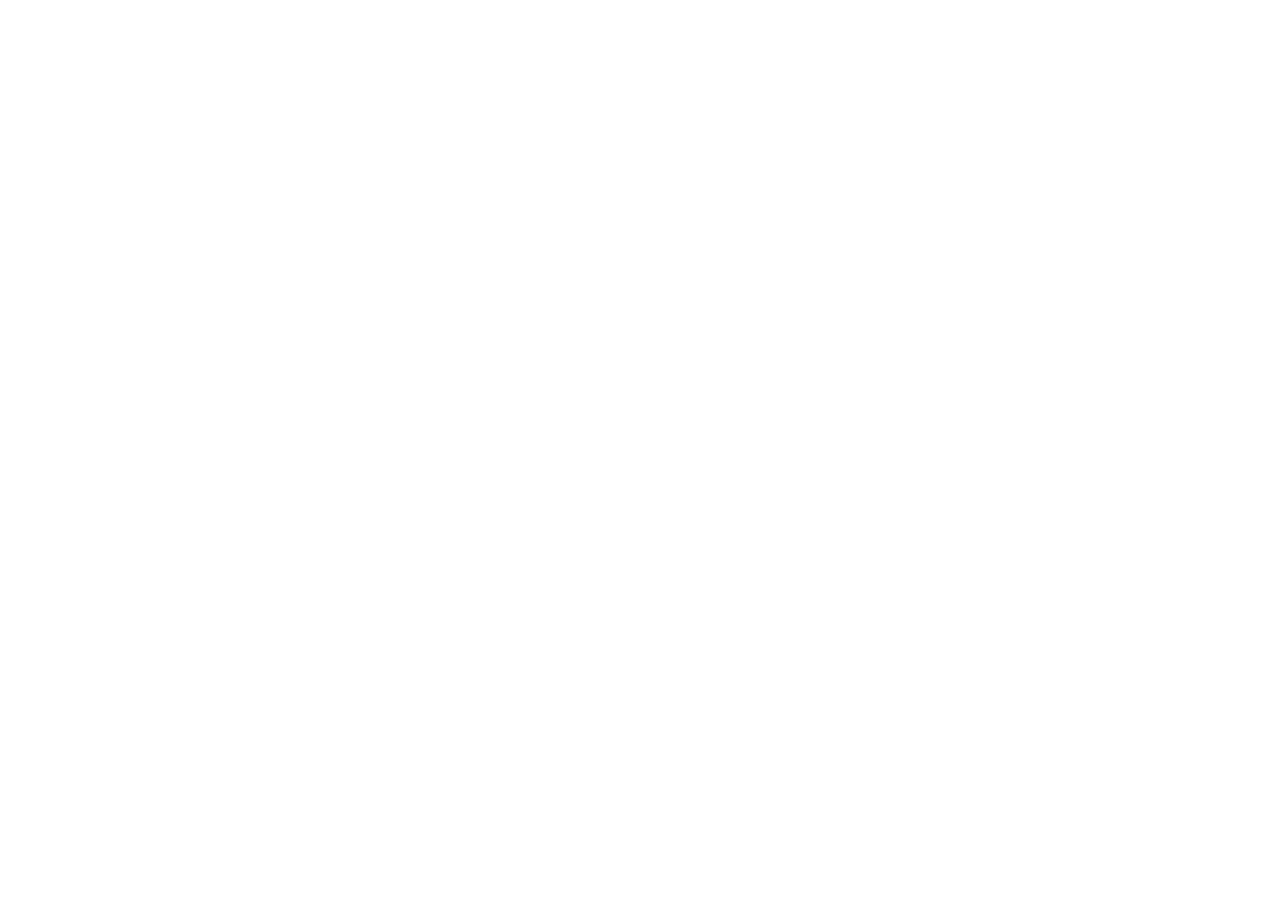
==== commit 37678194: "Init : création du dépôt, arborescence des fichiers et structure HTML de base" ====
--- a/index.html
+++ b/index.html
@@ -1,464 +1,17 @@
- <!DOCTYPE html>
-<html lang="fr">
+<!DOCTYPE html>
+<html lang="fr" data-theme="light">
 <head>
   <meta charset="UTF-8" />
   <meta name="viewport" content="width=device-width, initial-scale=1.0" />
-  <meta name="description" content="AfriTalent — La plateforme de mise en relation entre freelances tech et entreprises en Afrique." />
-  <title>AfriTalent — Accueil</title>
-  <link rel="stylesheet" href="https://cdn.jsdelivr.net/npm/bootstrap@5.3.3/dist/css/bootstrap.min.css" />
-  <link rel="stylesheet" href="https://cdn.jsdelivr.net/npm/bootstrap-icons@1.11.3/font/bootstrap-icons.min.css" />
+  <meta name="description" content="AfriTalent - La plateforme de mise en relation entre freelances tech africains et entreprises. Trouvez les meilleurs talents ou proposez vos services." />
+  <title>AfriTalent - La plateforme freelance tech d'Afrique</title>
+  <link href="https://cdn.jsdelivr.net/npm/bootstrap@5.3.0/dist/css/bootstrap.min.css" rel="stylesheet" />
+  <link rel="stylesheet" href="https://cdn.jsdelivr.net/npm/bootstrap-icons@1.11.0/font/bootstrap-icons.css" />
   <link rel="stylesheet" href="css/style.css" />
 </head>
-<body class="dark-mode">
+<body>
 
-<!-- ═══════════════════════════════════════════════
-     NAVBAR
-═══════════════════════════════════════════════ -->
-<header>
-  <nav class="navbar navbar-expand-lg fixed-top" role="navigation" aria-label="Navigation principale">
-    <div class="container">
-
-      <a class="navbar-brand" href="index.html">
-        <span class="em">Afri</span><span class="gd">Talent</span>
-      </a>
-
-      <button class="navbar-toggler" type="button"
-        data-bs-toggle="collapse" data-bs-target="#navMain"
-        aria-controls="navMain" aria-expanded="false" aria-label="Menu">
-        <span class="navbar-toggler-icon"></span>
-      </button>
-
-      <div class="collapse navbar-collapse" id="navMain">
-        <ul class="navbar-nav mx-auto mb-2 mb-lg-0">
-          <li class="nav-item"><a class="nav-link active" href="index.html">Accueil</a></li>
-          <li class="nav-item"><a class="nav-link" href="freelances.html">Freelances</a></li>
-          <li class="nav-item"><a class="nav-link" href="tarifs.html">Tarifs</a></li>
-          <li class="nav-item"><a class="nav-link" href="about.html">À propos</a></li>
-          <li class="nav-item"><a class="nav-link" href="#blog-section">Blog</a></li>
-          <li class="nav-item"><a class="nav-link" href="contact.html">Contact</a></li>
-        </ul>
-        <div class="d-flex align-items-center gap-2">
-          <button id="darkModeToggle" aria-label="Mode sombre/clair">
-            <i class="bi bi-sun-fill"></i>
-          </button>
-          <a href="contact.html" class="nav-link btn-navbar-cta">Rejoindre AfriTalent</a>
-        </div>
-      </div>
-
-    </div>
-  </nav>
-</header>
-
-<main>
-
-<!-- ═══════════════════════════════════════════════
-     HERO
-═══════════════════════════════════════════════ -->
-<section class="hero-section" aria-label="Section principale">
-  <!-- Canvas particules -->
-  <canvas id="particles-canvas" aria-hidden="true"></canvas>
-  <!-- Grille de points -->
-  <div class="hero-dots" aria-hidden="true"></div>
-  <!-- Orbes lumineux -->
-  <div class="orb orb-1" aria-hidden="true"></div>
-  <div class="orb orb-2" aria-hidden="true"></div>
-  <div class="orb orb-3" aria-hidden="true"></div>
-
-  <div class="container" style="position:relative;z-index:2;">
-    <div class="row align-items-center g-5">
-
-      <!-- Texte gauche -->
-      <div class="col-lg-6 fade-in">
-        <span class="section-tag">🌍 Plateforme #1 en Afrique</span>
-
-        <h1 class="hero-title mt-2">
-          Connectez-vous aux<br>
-          meilleurs <span class="hero-grad">talents tech</span><br>
-          d'Afrique
-        </h1>
-
-        <!-- Typewriter -->
-        <p class="hero-subtitle">
-          Des <span id="typewriter" class="typewriter" style="color:var(--emerald);font-weight:600;">développeurs talentueux</span><br>
-          vérifiés, disponibles pour votre prochaine mission.
-        </p>
-
-        <div class="hero-buttons">
-          <a href="freelances.html" class="btn-primary-custom">
-            <i class="bi bi-person-check-fill"></i> Je suis Freelance
-          </a>
-          <a href="freelances.html" class="btn-outline-custom">
-            <i class="bi bi-search"></i> Je cherche un Freelance
-          </a>
-        </div>
-
-        <!-- Statistiques animées -->
-        <div class="hero-stats">
-          <div>
-            <span class="stat-number" data-count="2500">0</span>
-            <span class="stat-label">Freelances actifs</span>
-          </div>
-          <div>
-            <span class="stat-number" data-count="800">0</span>
-            <span class="stat-label">Entreprises clientes</span>
-          </div>
-          <div>
-            <span class="stat-number" data-count="12000">0</span>
-            <span class="stat-label">Missions réalisées</span>
-          </div>
-        </div>
-      </div>
-
-      <!-- Visuel droit -->
-      <div class="col-lg-6 fade-in">
-        <div class="hero-visual">
-          <!-- Badges flottants -->
-          <div class="floating-badge">
-            <span>⭐</span>
-            <div><strong>Note 4.9/5</strong><span>12 000+ avis</span></div>
-          </div>
-          <div class="floating-badge">
-            <span>✅</span>
-            <div><strong>Paiement sécurisé</strong><span>Escrow garanti</span></div>
-          </div>
-          <div class="floating-badge">
-            <span>🚀</span>
-            <div><strong>Mission lancée</strong><span>il y a 2 min</span></div>
-          </div>
-          <div class="floating-badge">
-            <span>🌍</span>
-            <div><strong>15 pays</strong><span>couverts</span></div>
-          </div>
-
-          <!-- Centre -->
-          <span class="hero-emoji-center" aria-hidden="true">💎</span>
-
-          <div style="position:relative;z-index:1;text-align:center;">
-            <div style="font-family:var(--font-heading);font-size:1.6rem;font-weight:800;
-                        background:linear-gradient(135deg,var(--emerald),var(--gold));
-                        -webkit-background-clip:text;-webkit-text-fill-color:transparent;
-                        background-clip:text;">
-              AfriTalent
-            </div>
-            <div style="color:rgba(255,255,255,.5);font-size:.9rem;margin:.3rem 0 1.5rem;">
-              Votre carrière commence ici
-            </div>
-
-            <!-- Mini avatars -->
-            <div style="display:flex;justify-content:center;">
-              <div class="mini-avatar" style="background:linear-gradient(135deg,#00C896,#020810);">👨🏾‍💻</div>
-              <div class="mini-avatar" style="background:linear-gradient(135deg,#FFD700,#7C3AED);">👩🏽‍🎨</div>
-              <div class="mini-avatar" style="background:linear-gradient(135deg,#00FFB2,#0EA5E9);">👨🏿‍🔬</div>
-              <div class="mini-avatar" style="background:linear-gradient(135deg,#F0B429,#EF4444);">👩🏾‍💼</div>
-              <div class="mini-avatar" style="background:rgba(0,200,150,.15);color:var(--emerald);font-size:.7rem;font-weight:800;">+2k</div>
-            </div>
-            <div style="margin-top:.65rem;color:rgba(255,255,255,.35);font-size:.78rem;">
-              +2 500 freelances vérifiés
-            </div>
-          </div>
-        </div>
-      </div>
-
-    </div>
-  </div>
-</section>
-
-<!-- ═══════════════════════════════════════════════
-     COMMENT ÇA MARCHE — BENTO GRID
-═══════════════════════════════════════════════ -->
-<section class="section-padding section-alt" aria-label="Comment fonctionne AfriTalent">
-  <div class="container">
-    <div class="section-header fade-in">
-      <span class="section-tag">Simple & Efficace</span>
-      <h2>Comment ça marche ?</h2>
-      <p>En 4 étapes simples, trouvez le freelance idéal ou décrochez votre prochaine mission.</p>
-    </div>
-
-    <div class="bento-grid fade-in">
-      <article class="bento-card">
-        <span class="step-number" aria-hidden="true">01</span>
-        <div class="step-icon">📝</div>
-        <h3>Créez votre profil</h3>
-        <p>Inscrivez-vous gratuitement en 2 minutes. Renseignez vos compétences, votre portfolio et votre tarif horaire. Visible par des centaines d'entreprises africaines immédiatement.</p>
-      </article>
-      <article class="bento-card">
-        <span class="step-number" aria-hidden="true">02</span>
-        <div class="step-icon">🔍</div>
-        <h3>Explorez les missions</h3>
-        <p>Parcourez les offres filtrées par catégorie, budget et localisation.</p>
-      </article>
-      <article class="bento-card">
-        <span class="step-number" aria-hidden="true">03</span>
-        <div class="step-icon">🤝</div>
-        <h3>Collaborez en confiance</h3>
-        <p>Messagerie intégrée, gestion de projet et suivi centralisés sur la plateforme.</p>
-      </article>
-      <article class="bento-card">
-        <span class="step-number" aria-hidden="true">04</span>
-        <div class="step-icon">💰</div>
-        <h3>Soyez payé(e) en sécurité</h3>
-        <p>Système d'escrow : les fonds sont bloqués puis libérés à la validation. Wave, Orange Money, virement bancaire — choisissez votre méthode préférée.</p>
-      </article>
-    </div>
-  </div>
-</section>
-
-<!-- ═══════════════════════════════════════════════
-     CATÉGORIES DE SERVICES
-═══════════════════════════════════════════════ -->
-<section class="section-padding" aria-label="Catégories de services">
-  <div class="container">
-    <div class="section-header fade-in">
-      <span class="section-tag">Nos Expertises</span>
-      <h2>Catégories de services</h2>
-      <p>Explorez les domaines dans lesquels nos freelances excellent.</p>
-    </div>
-
-    <div class="row g-4 fade-in">
-      <div class="col-6 col-md-4 col-lg-2">
-        <div class="category-card">
-          <div class="cat-icon" aria-hidden="true"><i class="bi bi-code-slash"></i></div>
-          <h3>Développement Web</h3><span>342 freelances</span>
-        </div>
-      </div>
-      <div class="col-6 col-md-4 col-lg-2">
-        <div class="category-card">
-          <div class="cat-icon" aria-hidden="true"><i class="bi bi-palette"></i></div>
-          <h3>Design UI/UX</h3><span>218 freelances</span>
-        </div>
-      </div>
-      <div class="col-6 col-md-4 col-lg-2">
-        <div class="category-card">
-          <div class="cat-icon" aria-hidden="true"><i class="bi bi-graph-up-arrow"></i></div>
-          <h3>Marketing Digital</h3><span>195 freelances</span>
-        </div>
-      </div>
-      <div class="col-6 col-md-4 col-lg-2">
-        <div class="category-card">
-          <div class="cat-icon" aria-hidden="true"><i class="bi bi-cpu"></i></div>
-          <h3>Data & IA</h3><span>127 freelances</span>
-        </div>
-      </div>
-      <div class="col-6 col-md-4 col-lg-2">
-        <div class="category-card">
-          <div class="cat-icon" aria-hidden="true"><i class="bi bi-pencil-square"></i></div>
-          <h3>Rédaction Tech</h3><span>89 freelances</span>
-        </div>
-      </div>
-      <div class="col-6 col-md-4 col-lg-2">
-        <div class="category-card">
-          <div class="cat-icon" aria-hidden="true"><i class="bi bi-cloud-fill"></i></div>
-          <h3>DevOps & Cloud</h3><span>76 freelances</span>
-        </div>
-      </div>
-    </div>
-  </div>
-</section>
-
-<!-- ═══════════════════════════════════════════════
-     TÉMOIGNAGES — CAROUSEL BOOTSTRAP
-═══════════════════════════════════════════════ -->
-<section class="section-padding section-alt" aria-label="Témoignages">
-  <div class="container">
-    <div class="section-header fade-in">
-      <span class="section-tag">Ils nous font confiance</span>
-      <h2>Ce que disent nos membres</h2>
-      <p>Des freelances et entreprises qui ont transformé leur activité grâce à AfriTalent.</p>
-    </div>
-
-    <div id="testimonialCarousel" class="carousel slide fade-in" data-bs-ride="carousel">
-      <div class="carousel-indicators">
-        <button type="button" data-bs-target="#testimonialCarousel" data-bs-slide-to="0" class="active" aria-label="Témoignage 1" aria-current="true"></button>
-        <button type="button" data-bs-target="#testimonialCarousel" data-bs-slide-to="1" aria-label="Témoignage 2"></button>
-        <button type="button" data-bs-target="#testimonialCarousel" data-bs-slide-to="2" aria-label="Témoignage 3"></button>
-        <button type="button" data-bs-target="#testimonialCarousel" data-bs-slide-to="3" aria-label="Témoignage 4"></button>
-      </div>
-
-      <div class="carousel-inner pb-5">
-        <div class="carousel-item active">
-          <div class="testimonial-card">
-            <div style="width:72px;height:72px;border-radius:50%;background:linear-gradient(135deg,var(--emerald),#020810);margin:0 auto 1rem;display:flex;align-items:center;justify-content:center;font-size:1.9rem;border:3px solid var(--emerald);" role="img" aria-label="Avatar Amadou Diallo">👨🏾‍💻</div>
-            <div class="stars" aria-label="5 étoiles">★★★★★</div>
-            <p class="testimonial-quote">« AfriTalent a transformé ma carrière. En 3 mois, j'ai décroché 5 missions avec des entreprises sénégalaises et ivoiriennes. La plateforme est simple, le paiement est fiable. »</p>
-            <p class="testimonial-name">Amadou Diallo</p>
-            <p class="testimonial-role">Développeur Full Stack — Dakar, Sénégal</p>
-          </div>
-        </div>
-        <div class="carousel-item">
-          <div class="testimonial-card">
-            <div style="width:72px;height:72px;border-radius:50%;background:linear-gradient(135deg,var(--gold),#7C3AED);margin:0 auto 1rem;display:flex;align-items:center;justify-content:center;font-size:1.9rem;border:3px solid var(--gold);" role="img" aria-label="Avatar Fatou Konaré">👩🏽‍💼</div>
-            <div class="stars" aria-label="5 étoiles">★★★★★</div>
-            <p class="testimonial-quote">« Nous avons recruté 3 designers pour notre rebranding. Profils très qualifiés, communication excellente. En 2 semaines, notre nouvelle identité visuelle était prête. »</p>
-            <p class="testimonial-name">Fatou Konaré</p>
-            <p class="testimonial-role">CEO, StartupLab CI — Abidjan, Côte d'Ivoire</p>
-          </div>
-        </div>
-        <div class="carousel-item">
-          <div class="testimonial-card">
-            <div style="width:72px;height:72px;border-radius:50%;background:linear-gradient(135deg,var(--accent),#0EA5E9);margin:0 auto 1rem;display:flex;align-items:center;justify-content:center;font-size:1.9rem;border:3px solid var(--accent);" role="img" aria-label="Avatar Kofi Mensah">👨🏿‍🎨</div>
-            <div class="stars" aria-label="4 étoiles">★★★★☆</div>
-            <p class="testimonial-quote">« Après 2 ans sur LinkedIn sans résultat, AfriTalent a tout changé. Mon profil vu par +300 entreprises le premier mois. Contrat long terme décroché avec une fintech nigériane ! »</p>
-            <p class="testimonial-name">Kofi Mensah</p>
-            <p class="testimonial-role">Designer UI/UX Senior — Accra, Ghana</p>
-          </div>
-        </div>
-        <div class="carousel-item">
-          <div class="testimonial-card">
-            <div style="width:72px;height:72px;border-radius:50%;background:linear-gradient(135deg,var(--emerald),var(--gold));margin:0 auto 1rem;display:flex;align-items:center;justify-content:center;font-size:1.9rem;border:3px solid var(--gold);" role="img" aria-label="Avatar Amina Ouédraogo">👩🏾‍💻</div>
-            <div class="stars" aria-label="5 étoiles">★★★★★</div>
-            <p class="testimonial-quote">« Spécialisée en NLP pour les langues africaines, mes compétences sont enfin valorisées. J'ai triplé mes revenus en 6 mois grâce à AfriTalent. »</p>
-            <p class="testimonial-name">Amina Ouédraogo</p>
-            <p class="testimonial-role">Data Scientist — Ouagadougou, Burkina Faso</p>
-          </div>
-        </div>
-      </div>
-
-      <button class="carousel-control-prev" type="button" data-bs-target="#testimonialCarousel" data-bs-slide="prev" aria-label="Précédent">
-        <span class="carousel-control-prev-icon" aria-hidden="true"></span>
-      </button>
-      <button class="carousel-control-next" type="button" data-bs-target="#testimonialCarousel" data-bs-slide="next" aria-label="Suivant">
-        <span class="carousel-control-next-icon" aria-hidden="true"></span>
-      </button>
-    </div>
-  </div>
-</section>
-
-<!-- ═══════════════════════════════════════════════
-     BLOG
-═══════════════════════════════════════════════ -->
-<section id="blog-section" class="section-padding" aria-label="Blog AfriTalent">
-  <div class="container">
-    <div class="section-header fade-in">
-      <span class="section-tag">Ressources</span>
-      <h2>Le Blog AfriTalent</h2>
-      <p>Conseils, tendances et success stories de la tech africaine.</p>
-    </div>
-    <div class="row g-4 fade-in">
-      <div class="col-md-4">
-        <article class="bento-card" style="grid-column:unset!important;">
-          <div class="step-icon">📱</div>
-          <h3>Top 10 des stacks tech les plus demandées en Afrique en 2026</h3>
-          <p style="margin-top:.75rem;">React, Flutter, Python/Django — quelles technologies les entreprises africaines recherchent le plus.</p>
-          <a href="#" class="btn-primary-custom mt-3" style="font-size:.875rem;padding:.6rem 1.25rem;">Lire l'article →</a>
-        </article>
-      </div>
-      <div class="col-md-4">
-        <article class="bento-card" style="grid-column:unset!important;">
-          <div class="step-icon">💡</div>
-          <h3>Comment fixer son tarif en tant que freelance tech en Afrique</h3>
-          <p style="margin-top:.75rem;">Guide complet pour valoriser vos compétences et négocier vos contrats avec confiance.</p>
-          <a href="#" class="btn-primary-custom mt-3" style="font-size:.875rem;padding:.6rem 1.25rem;">Lire l'article →</a>
-        </article>
-      </div>
-      <div class="col-md-4">
-        <article class="bento-card" style="grid-column:unset!important;">
-          <div class="step-icon">🌍</div>
-          <h3>Success Story : de Lomé à Silicon Valley grâce au freelance</h3>
-          <p style="margin-top:.75rem;">Le parcours inspirant d'Edem Aziadé, développeur togolais devenu consultant international.</p>
-          <a href="#" class="btn-primary-custom mt-3" style="font-size:.875rem;padding:.6rem 1.25rem;">Lire l'article →</a>
-        </article>
-      </div>
-    </div>
-  </div>
-</section>
-
-<!-- ═══════════════════════════════════════════════
-     CTA FINAL
-═══════════════════════════════════════════════ -->
-<section class="cta-section fade-in" aria-label="Rejoindre AfriTalent">
-  <div class="container" style="position:relative;z-index:1;">
-    <h2>Prêt(e) à rejoindre AfriTalent ?</h2>
-    <p>+2 500 freelances et 800 entreprises nous font déjà confiance. Inscription gratuite en 2 minutes.</p>
-    <div class="d-flex justify-content-center gap-3 flex-wrap">
-      <a href="contact.html" class="btn-cta-em">Commencer gratuitement</a>
-      <button class="btn-outline-custom" style="color:white;border-color:rgba(255,255,255,.3);"
-        data-bs-toggle="modal" data-bs-target="#infoModal">
-        En savoir plus
-      </button>
-    </div>
-  </div>
-</section>
-
-<!-- MODAL BOOTSTRAP -->
-<div class="modal fade" id="infoModal" tabindex="-1" aria-labelledby="infoModalLabel" aria-hidden="true" role="dialog">
-  <div class="modal-dialog modal-dialog-centered">
-    <div class="modal-content">
-      <div class="modal-header">
-        <h5 class="modal-title" id="infoModalLabel">Pourquoi rejoindre AfriTalent ?</h5>
-        <button type="button" class="btn-close" data-bs-dismiss="modal" aria-label="Fermer"></button>
-      </div>
-      <div class="modal-body">
-        <ul style="list-style:none;padding:0;">
-          <li style="padding:.6rem 0;border-bottom:1px solid var(--border);display:flex;gap:.75rem;"><span style="color:var(--emerald);">✓</span> Accès à des centaines de missions en Afrique et à l'international</li>
-          <li style="padding:.6rem 0;border-bottom:1px solid var(--border);display:flex;gap:.75rem;"><span style="color:var(--emerald);">✓</span> Profil visible par +800 entreprises vérifiées</li>
-          <li style="padding:.6rem 0;border-bottom:1px solid var(--border);display:flex;gap:.75rem;"><span style="color:var(--emerald);">✓</span> Paiement sécurisé : Mobile Money et virement bancaire</li>
-          <li style="padding:.6rem 0;border-bottom:1px solid var(--border);display:flex;gap:.75rem;"><span style="color:var(--gold);">✓</span> Support en français, anglais et langues locales</li>
-          <li style="padding:.6rem 0;display:flex;gap:.75rem;"><span style="color:var(--gold);">✓</span> Inscription 100% gratuite pour les freelances</li>
-        </ul>
-      </div>
-      <div class="modal-footer">
-        <button class="btn-outline-custom" style="padding:.6rem 1.4rem;" data-bs-dismiss="modal">Fermer</button>
-        <a href="contact.html" class="btn-primary-custom" style="padding:.6rem 1.4rem;" data-bs-dismiss="modal">S'inscrire maintenant</a>
-      </div>
-    </div>
-  </div>
-</div>
-
-</main>
-
-<!-- ═══════════════════════════════════════════════
-     FOOTER — 4 colonnes Bootstrap
-═══════════════════════════════════════════════ -->
-<footer>
-  <div class="container">
-    <div class="row g-5">
-      <div class="col-lg-3 col-md-6">
-        <p class="footer-brand"><span class="em">Afri</span><span class="gd">Talent</span></p>
-        <p class="footer-desc">La plateforme de référence pour connecter les meilleurs freelances tech d'Afrique avec les entreprises qui innovent.</p>
-        <div class="footer-social mt-3">
-          <a href="#" aria-label="Twitter AfriTalent"><i class="bi bi-twitter-x"></i></a>
-          <a href="#" aria-label="LinkedIn AfriTalent"><i class="bi bi-linkedin"></i></a>
-          <a href="#" aria-label="Instagram AfriTalent"><i class="bi bi-instagram"></i></a>
-          <a href="#" aria-label="Facebook AfriTalent"><i class="bi bi-facebook"></i></a>
-        </div>
-      </div>
-      <div class="col-lg-3 col-md-6">
-        <h4 class="footer-heading">Liens utiles</h4>
-        <ul class="footer-links">
-          <li><a href="index.html">Accueil</a></li>
-          <li><a href="freelances.html">Freelances</a></li>
-          <li><a href="tarifs.html">Tarifs</a></li>
-          <li><a href="about.html">À propos</a></li>
-          <li><a href="contact.html">Contact</a></li>
-        </ul>
-      </div>
-      <div class="col-lg-3 col-md-6">
-        <h4 class="footer-heading">Ressources</h4>
-        <ul class="footer-links">
-          <li><a href="#blog-section">Blog</a></li>
-          <li><a href="#">Guide du freelance</a></li>
-          <li><a href="#">Centre d'aide</a></li>
-          <li><a href="#">Confidentialité</a></li>
-          <li><a href="#">Conditions d'utilisation</a></li>
-        </ul>
-      </div>
-      <div class="col-lg-3 col-md-6">
-        <h4 class="footer-heading">Contact</h4>
-        <ul class="footer-links">
-          <li><a href="mailto:contact@afritalent.africa"><i class="bi bi-envelope me-2"></i>contact@afritalent.africa</a></li>
-          <li><a href="tel:+221338001234"><i class="bi bi-telephone me-2"></i>+221 33 800 12 34</a></li>
-          <li><span><i class="bi bi-geo-alt me-2"></i>Plateau, Dakar, Sénégal</span></li>
-        </ul>
-      </div>
-    </div>
-    <hr class="footer-divider" />
-    <p class="footer-copyright">&copy; <span id="currentYear"></span> AfriTalent. Tous droits réservés. Fait avec ❤️ en Afrique.</p>
-  </div>
-</footer>
-
-<button id="backToTop" aria-label="Retour en haut"><i class="bi bi-arrow-up"></i></button>
-
-<script src="https://cdn.jsdelivr.net/npm/bootstrap@5.3.3/dist/js/bootstrap.bundle.min.js"></script>
-<script src="js/main.js"></script>
+  <script src="https://cdn.jsdelivr.net/npm/bootstrap@5.3.0/dist/js/bootstrap.bundle.min.js"></script>
+  <script src="js/main.js"></script>
 </body>
-</html>
+</html>
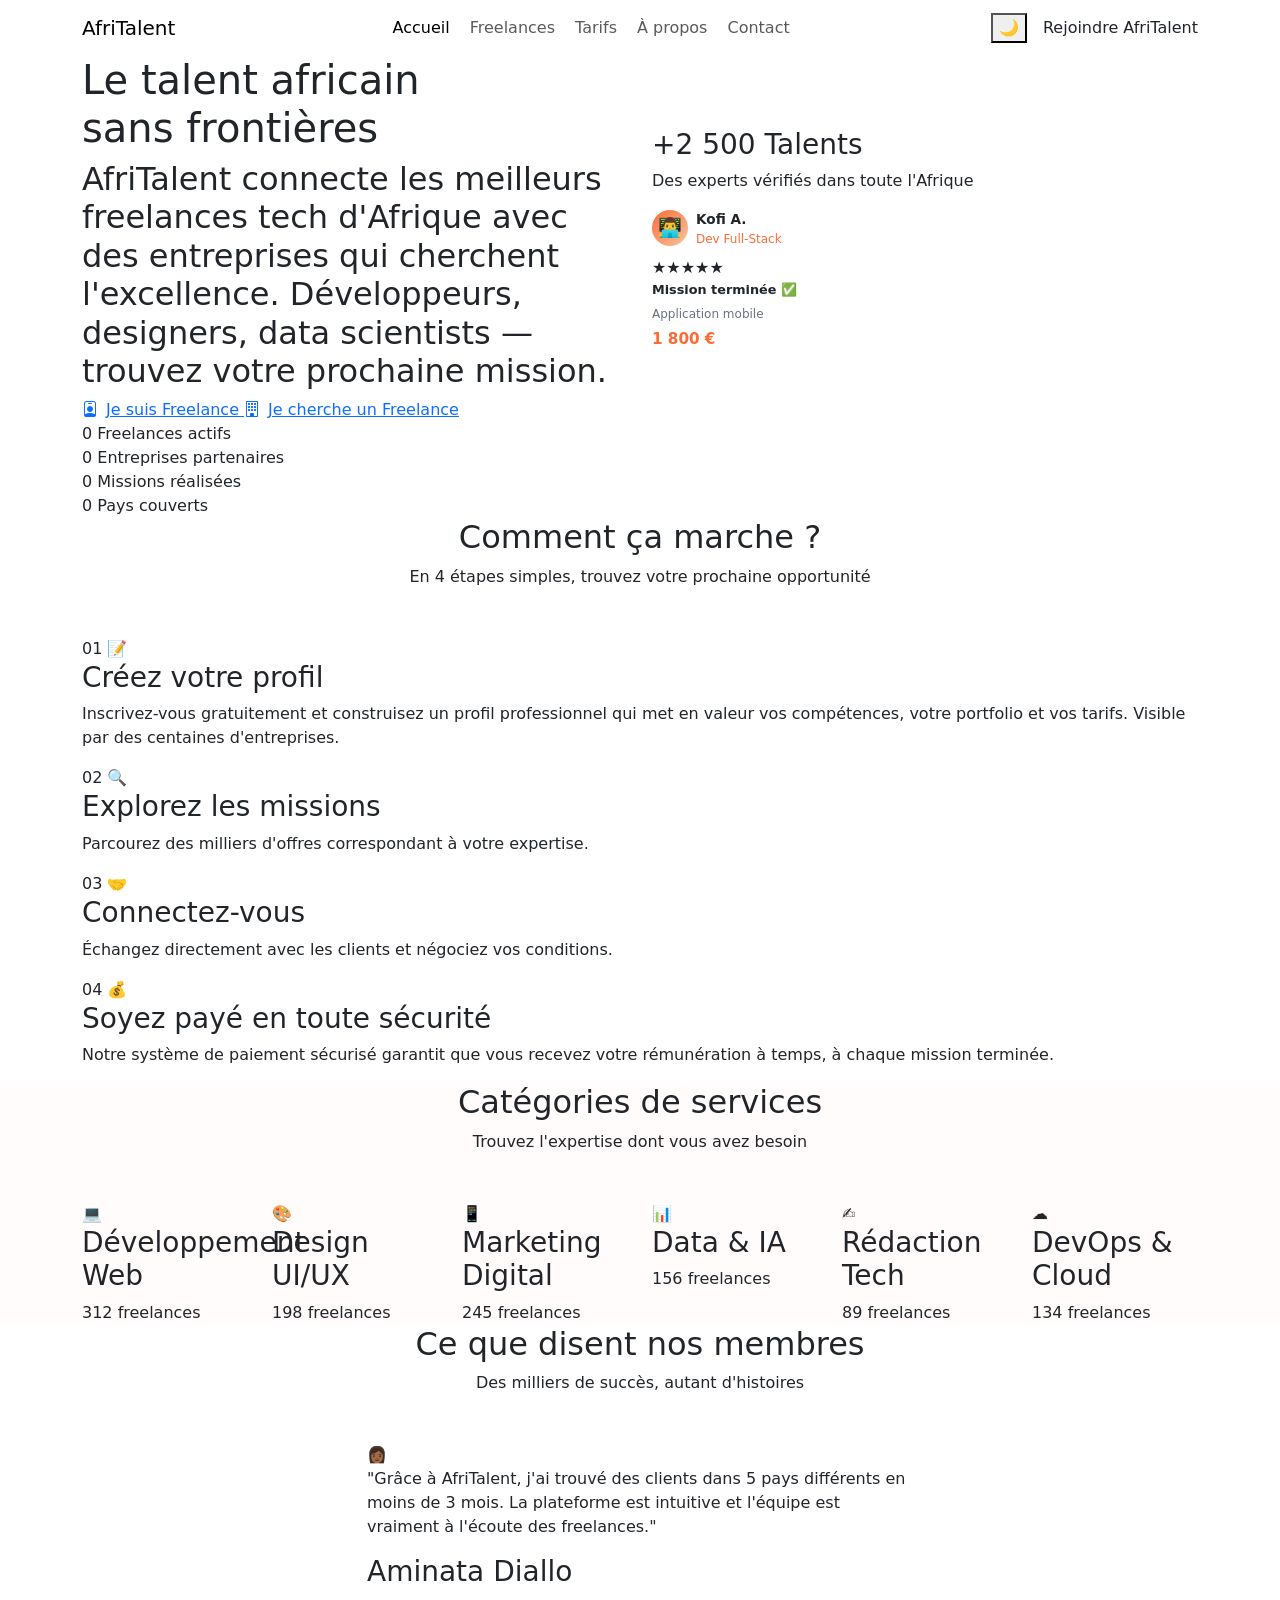
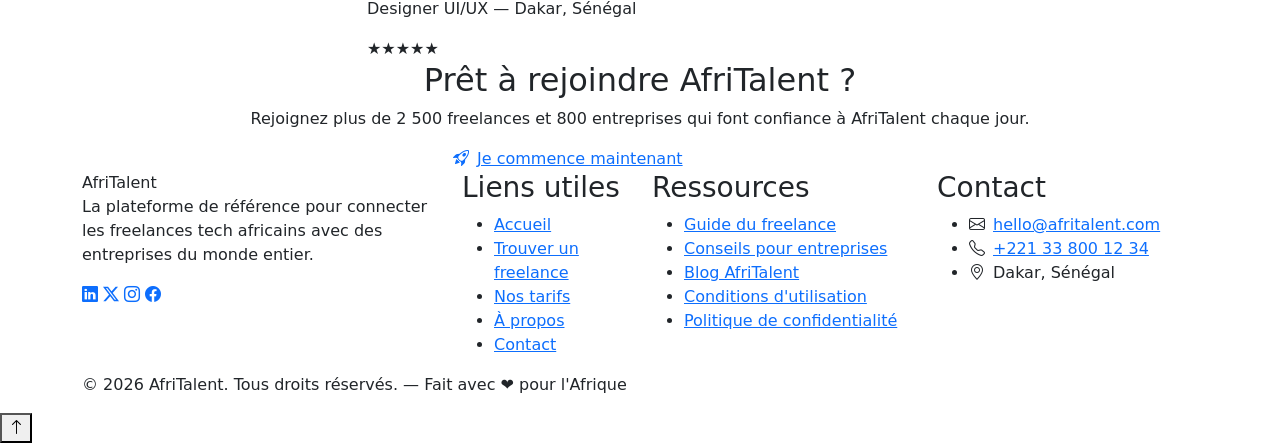
==== commit ca4132f6: "HTML : structure complète des 5 pages avec sections et contenu texte" ====
--- a/index.html
+++ b/index.html
@@ -11,6 +11,332 @@
 </head>
 <body>
 
+  <header>
+    <nav class="navbar navbar-expand-lg" aria-label="Navigation principale">
+      <div class="container">
+        <a class="navbar-brand" href="index.html" aria-label="AfriTalent - Accueil">
+          Afri<span>Talent</span>
+        </a>
+        <button class="navbar-toggler border-0" type="button"
+                data-bs-toggle="collapse" data-bs-target="#navbarMain"
+                aria-controls="navbarMain" aria-expanded="false"
+                aria-label="Ouvrir le menu de navigation">
+          <span class="navbar-toggler-icon"></span>
+        </button>
+        <div class="collapse navbar-collapse" id="navbarMain">
+          <ul class="navbar-nav mx-auto gap-1">
+            <li class="nav-item"><a class="nav-link active" href="index.html" aria-current="page">Accueil</a></li>
+            <li class="nav-item"><a class="nav-link" href="freelances.html">Freelances</a></li>
+            <li class="nav-item"><a class="nav-link" href="tarifs.html">Tarifs</a></li>
+            <li class="nav-item"><a class="nav-link" href="about.html">À propos</a></li>
+            <li class="nav-item"><a class="nav-link" href="contact.html">Contact</a></li>
+          </ul>
+          <div class="d-flex align-items-center gap-3">
+            <button id="dark-mode-toggle" aria-label="Activer le mode sombre">🌙</button>
+            <a href="contact.html" class="btn-navbar-cta nav-link">Rejoindre AfriTalent</a>
+          </div>
+        </div>
+      </div>
+    </nav>
+  </header>
+
+  <main>
+
+    <section class="hero-section" aria-labelledby="hero-title">
+      <div class="container">
+        <div class="row align-items-center gy-5">
+          <div class="col-lg-6 fade-in-section">
+            <h1 class="hero-title" id="hero-title">
+              Le talent africain<br />
+              <span class="highlight">sans frontières</span>
+            </h1>
+            <h2 class="hero-subtitle">
+              AfriTalent connecte les meilleurs freelances tech d'Afrique avec des entreprises qui cherchent l'excellence. Développeurs, designers, data scientists — trouvez votre prochaine mission.
+            </h2>
+            <div class="hero-cta-group">
+              <a href="freelances.html" class="btn-primary-custom" role="button">
+                <i class="bi bi-person-badge me-2" aria-hidden="true"></i>Je suis Freelance
+              </a>
+              <a href="freelances.html" class="btn-secondary-custom" role="button">
+                <i class="bi bi-building me-2" aria-hidden="true"></i>Je cherche un Freelance
+              </a>
+            </div>
+          </div>
+          <div class="col-lg-6 fade-in-section">
+            <div class="hero-illustration position-relative">
+              <div class="hero-main-card">
+                <h3>+2 500 Talents</h3>
+                <p>Des experts vérifiés dans toute l'Afrique</p>
+              </div>
+              <div class="hero-card-float">
+                <div class="d-flex align-items-center gap-2 mb-2">
+                  <div style="width:36px;height:36px;border-radius:50%;background:linear-gradient(135deg,#FF6B35,#F7C59F);display:flex;align-items:center;justify-content:center;font-size:1.2rem;">👨‍💻</div>
+                  <div>
+                    <div style="font-weight:700;font-size:0.85rem;">Kofi A.</div>
+                    <div style="font-size:0.75rem;color:#FF6B35;">Dev Full-Stack</div>
+                  </div>
+                </div>
+                <div class="stars" aria-label="Note 5 étoiles">★★★★★</div>
+              </div>
+              <div class="hero-card-float">
+                <div style="font-size:0.8rem;font-weight:600;margin-bottom:0.4rem;">Mission terminée ✅</div>
+                <div style="font-size:0.75rem;color:#6B7280;">Application mobile</div>
+                <div style="font-weight:700;color:#FF6B35;font-size:0.95rem;margin-top:0.3rem;">1 800 €</div>
+              </div>
+            </div>
+          </div>
+        </div>
+      </div>
+    </section>
+
+    <section class="stats-section" aria-label="Statistiques AfriTalent">
+      <div class="container">
+        <div class="stats-grid">
+          <div class="stat-item">
+            <span class="stat-number" data-count="2500">0</span>
+            <span class="stat-label">Freelances actifs</span>
+          </div>
+          <div class="stat-item">
+            <span class="stat-number" data-count="800">0</span>
+            <span class="stat-label">Entreprises partenaires</span>
+          </div>
+          <div class="stat-item">
+            <span class="stat-number" data-count="12000">0</span>
+            <span class="stat-label">Missions réalisées</span>
+          </div>
+          <div class="stat-item">
+            <span class="stat-number" data-count="18">0</span>
+            <span class="stat-label">Pays couverts</span>
+          </div>
+        </div>
+      </div>
+    </section>
+
+    <section class="section-padding" aria-labelledby="how-title">
+      <div class="container">
+        <div class="text-center mb-5 fade-in-section">
+          <div class="divider mx-auto"></div>
+          <h2 class="section-title" id="how-title">Comment ça marche ?</h2>
+          <p class="section-subtitle">En 4 étapes simples, trouvez votre prochaine opportunité</p>
+        </div>
+        <div class="bento-grid fade-in-section">
+          <div class="bento-card wide" role="article">
+            <span class="bento-step-number">01</span>
+            <span class="bento-card-icon" aria-hidden="true">📝</span>
+            <h3>Créez votre profil</h3>
+            <p>Inscrivez-vous gratuitement et construisez un profil professionnel qui met en valeur vos compétences, votre portfolio et vos tarifs. Visible par des centaines d'entreprises.</p>
+          </div>
+          <div class="bento-card" role="article">
+            <span class="bento-step-number">02</span>
+            <span class="bento-card-icon" aria-hidden="true">🔍</span>
+            <h3>Explorez les missions</h3>
+            <p>Parcourez des milliers d'offres correspondant à votre expertise.</p>
+          </div>
+          <div class="bento-card" role="article">
+            <span class="bento-step-number">03</span>
+            <span class="bento-card-icon" aria-hidden="true">🤝</span>
+            <h3>Connectez-vous</h3>
+            <p>Échangez directement avec les clients et négociez vos conditions.</p>
+          </div>
+          <div class="bento-card featured" role="article">
+            <span class="bento-step-number">04</span>
+            <span class="bento-card-icon" aria-hidden="true">💰</span>
+            <h3>Soyez payé en toute sécurité</h3>
+            <p>Notre système de paiement sécurisé garantit que vous recevez votre rémunération à temps, à chaque mission terminée.</p>
+          </div>
+        </div>
+      </div>
+    </section>
+
+    <section class="section-padding" style="background: rgba(255,107,53,0.02);" aria-labelledby="categories-title">
+      <div class="container">
+        <div class="text-center mb-5 fade-in-section">
+          <div class="divider mx-auto"></div>
+          <h2 class="section-title" id="categories-title">Catégories de services</h2>
+          <p class="section-subtitle">Trouvez l'expertise dont vous avez besoin</p>
+        </div>
+        <div class="row g-4 fade-in-section">
+          <div class="col-6 col-md-4 col-lg-2">
+            <article class="service-card" tabindex="0">
+              <span class="service-icon" aria-hidden="true">💻</span>
+              <h3>Développement Web</h3>
+              <span class="service-count">312 freelances</span>
+            </article>
+          </div>
+          <div class="col-6 col-md-4 col-lg-2">
+            <article class="service-card" tabindex="0">
+              <span class="service-icon" aria-hidden="true">🎨</span>
+              <h3>Design UI/UX</h3>
+              <span class="service-count">198 freelances</span>
+            </article>
+          </div>
+          <div class="col-6 col-md-4 col-lg-2">
+            <article class="service-card" tabindex="0">
+              <span class="service-icon" aria-hidden="true">📱</span>
+              <h3>Marketing Digital</h3>
+              <span class="service-count">245 freelances</span>
+            </article>
+          </div>
+          <div class="col-6 col-md-4 col-lg-2">
+            <article class="service-card" tabindex="0">
+              <span class="service-icon" aria-hidden="true">📊</span>
+              <h3>Data &amp; IA</h3>
+              <span class="service-count">156 freelances</span>
+            </article>
+          </div>
+          <div class="col-6 col-md-4 col-lg-2">
+            <article class="service-card" tabindex="0">
+              <span class="service-icon" aria-hidden="true">✍️</span>
+              <h3>Rédaction Tech</h3>
+              <span class="service-count">89 freelances</span>
+            </article>
+          </div>
+          <div class="col-6 col-md-4 col-lg-2">
+            <article class="service-card" tabindex="0">
+              <span class="service-icon" aria-hidden="true">☁️</span>
+              <h3>DevOps &amp; Cloud</h3>
+              <span class="service-count">134 freelances</span>
+            </article>
+          </div>
+        </div>
+      </div>
+    </section>
+
+    <section class="section-padding testimonials-section" aria-labelledby="temoignages-title">
+      <div class="container">
+        <div class="text-center mb-5 fade-in-section">
+          <div class="divider mx-auto"></div>
+          <h2 class="section-title" id="temoignages-title">Ce que disent nos membres</h2>
+          <p class="section-subtitle">Des milliers de succès, autant d'histoires</p>
+        </div>
+        <div id="carouselTemoignages" class="carousel slide fade-in-section" data-bs-ride="carousel" aria-label="Témoignages de membres">
+          <div class="carousel-inner">
+            <div class="carousel-item active">
+              <div class="row justify-content-center">
+                <div class="col-md-8 col-lg-6">
+                  <article class="testimonial-card">
+                    <div class="testimonial-avatar-placeholder" aria-hidden="true">👩🏾</div>
+                    <p class="testimonial-text">"Grâce à AfriTalent, j'ai trouvé des clients dans 5 pays différents en moins de 3 mois. La plateforme est intuitive et l'équipe est vraiment à l'écoute des freelances."</p>
+                    <h3 class="testimonial-name">Aminata Diallo</h3>
+                    <p class="testimonial-role">Designer UI/UX — Dakar, Sénégal</p>
+                    <div class="stars" aria-label="Note 5 étoiles sur 5">★★★★★</div>
+                  </article>
+                </div>
+              </div>
+            </div>
+            <div class="carousel-item">
+              <div class="row justify-content-center">
+                <div class="col-md-8 col-lg-6">
+                  <article class="testimonial-card">
+                    <div class="testimonial-avatar-placeholder" aria-hidden="true">👨🏿</div>
+                    <p class="testimonial-text">"En tant que startup, nous avons besoin de talents flexibles et qualifiés. AfriTalent nous a permis de recruter un développeur sénior en 48h pour un projet urgent."</p>
+                    <h3 class="testimonial-name">Jean-Baptiste Koffi</h3>
+                    <p class="testimonial-role">CEO TechStart — Abidjan, Côte d'Ivoire</p>
+                    <div class="stars" aria-label="Note 5 étoiles sur 5">★★★★★</div>
+                  </article>
+                </div>
+              </div>
+            </div>
+            <div class="carousel-item">
+              <div class="row justify-content-center">
+                <div class="col-md-8 col-lg-6">
+                  <article class="testimonial-card">
+                    <div class="testimonial-avatar-placeholder" aria-hidden="true">👩🏽</div>
+                    <p class="testimonial-text">"La vérification des profils m'inspire confiance. J'ai collaboré avec 3 développeurs via AfriTalent et chaque expérience était professionnelle et enrichissante."</p>
+                    <h3 class="testimonial-name">Fatima Zahra El Mansouri</h3>
+                    <p class="testimonial-role">Product Manager — Casablanca, Maroc</p>
+                    <div class="stars" aria-label="Note 4 étoiles sur 5">★★★★☆</div>
+                  </article>
+                </div>
+              </div>
+            </div>
+          </div>
+          <button class="carousel-control-prev" type="button" data-bs-target="#carouselTemoignages" data-bs-slide="prev" aria-label="Témoignage précédent">
+            <span class="carousel-control-prev-icon" aria-hidden="true"></span>
+          </button>
+          <button class="carousel-control-next" type="button" data-bs-target="#carouselTemoignages" data-bs-slide="next" aria-label="Témoignage suivant">
+            <span class="carousel-control-next-icon" aria-hidden="true"></span>
+          </button>
+          <div class="carousel-indicators" style="bottom:-40px;">
+            <button type="button" data-bs-target="#carouselTemoignages" data-bs-slide-to="0" class="active" aria-current="true" aria-label="Témoignage 1" style="background-color:var(--color-primary);"></button>
+            <button type="button" data-bs-target="#carouselTemoignages" data-bs-slide-to="1" aria-label="Témoignage 2" style="background-color:var(--color-primary);"></button>
+            <button type="button" data-bs-target="#carouselTemoignages" data-bs-slide-to="2" aria-label="Témoignage 3" style="background-color:var(--color-primary);"></button>
+          </div>
+        </div>
+      </div>
+    </section>
+
+    <section class="cta-section" aria-labelledby="cta-title">
+      <div class="container text-center position-relative">
+        <div class="fade-in-section">
+          <h2 id="cta-title">Prêt à rejoindre AfriTalent ?</h2>
+          <p>Rejoignez plus de 2 500 freelances et 800 entreprises qui font confiance à AfriTalent chaque jour.</p>
+          <div class="d-flex justify-content-center gap-3 flex-wrap">
+            <a href="contact.html" class="btn-primary-custom" role="button">
+              <i class="bi bi-rocket-takeoff me-2" aria-hidden="true"></i>Je commence maintenant
+            </a>
+            <a href="tarifs.html" class="btn-secondary-custom" style="color:white;border-color:rgba(255,255,255,0.4);" role="button">
+              <i class="bi bi-tag me-2" aria-hidden="true"></i>Voir les tarifs
+            </a>
+          </div>
+        </div>
+      </div>
+    </section>
+
+  </main>
+
+  <footer role="contentinfo">
+    <div class="container">
+      <div class="row gy-4">
+        <div class="col-lg-4 col-md-6">
+          <div class="footer-brand">AfriTalent</div>
+          <p class="footer-desc">La plateforme de référence pour connecter les freelances tech africains avec des entreprises du monde entier.</p>
+          <nav class="social-links" aria-label="Réseaux sociaux AfriTalent">
+            <a href="#" class="social-link" aria-label="AfriTalent sur LinkedIn"><i class="bi bi-linkedin" aria-hidden="true"></i></a>
+            <a href="#" class="social-link" aria-label="AfriTalent sur Twitter"><i class="bi bi-twitter-x" aria-hidden="true"></i></a>
+            <a href="#" class="social-link" aria-label="AfriTalent sur Instagram"><i class="bi bi-instagram" aria-hidden="true"></i></a>
+            <a href="#" class="social-link" aria-label="AfriTalent sur Facebook"><i class="bi bi-facebook" aria-hidden="true"></i></a>
+          </nav>
+        </div>
+        <div class="col-lg-2 col-md-6">
+          <h3 class="footer-heading">Liens utiles</h3>
+          <ul class="footer-links">
+            <li><a href="index.html">Accueil</a></li>
+            <li><a href="freelances.html">Trouver un freelance</a></li>
+            <li><a href="tarifs.html">Nos tarifs</a></li>
+            <li><a href="about.html">À propos</a></li>
+            <li><a href="contact.html">Contact</a></li>
+          </ul>
+        </div>
+        <div class="col-lg-3 col-md-6">
+          <h3 class="footer-heading">Ressources</h3>
+          <ul class="footer-links">
+            <li><a href="#">Guide du freelance</a></li>
+            <li><a href="#">Conseils pour entreprises</a></li>
+            <li><a href="#">Blog AfriTalent</a></li>
+            <li><a href="#">Conditions d'utilisation</a></li>
+            <li><a href="#">Politique de confidentialité</a></li>
+          </ul>
+        </div>
+        <div class="col-lg-3 col-md-6">
+          <h3 class="footer-heading">Contact</h3>
+          <ul class="footer-links">
+            <li><i class="bi bi-envelope me-2" aria-hidden="true"></i><a href="mailto:hello@afritalent.com">hello@afritalent.com</a></li>
+            <li><i class="bi bi-telephone me-2" aria-hidden="true"></i><a href="tel:+221338001234">+221 33 800 12 34</a></li>
+            <li><i class="bi bi-geo-alt me-2" aria-hidden="true"></i>Dakar, Sénégal</li>
+          </ul>
+        </div>
+      </div>
+      <div class="footer-bottom">
+        <p>© <span id="current-year">2026</span> AfriTalent. Tous droits réservés. — Fait avec ❤️ pour l'Afrique</p>
+      </div>
+    </div>
+  </footer>
+
+  <button id="back-to-top" aria-label="Retour en haut de la page">
+    <i class="bi bi-arrow-up" aria-hidden="true"></i>
+  </button>
+
   <script src="https://cdn.jsdelivr.net/npm/bootstrap@5.3.0/dist/js/bootstrap.bundle.min.js"></script>
   <script src="js/main.js"></script>
 </body>
